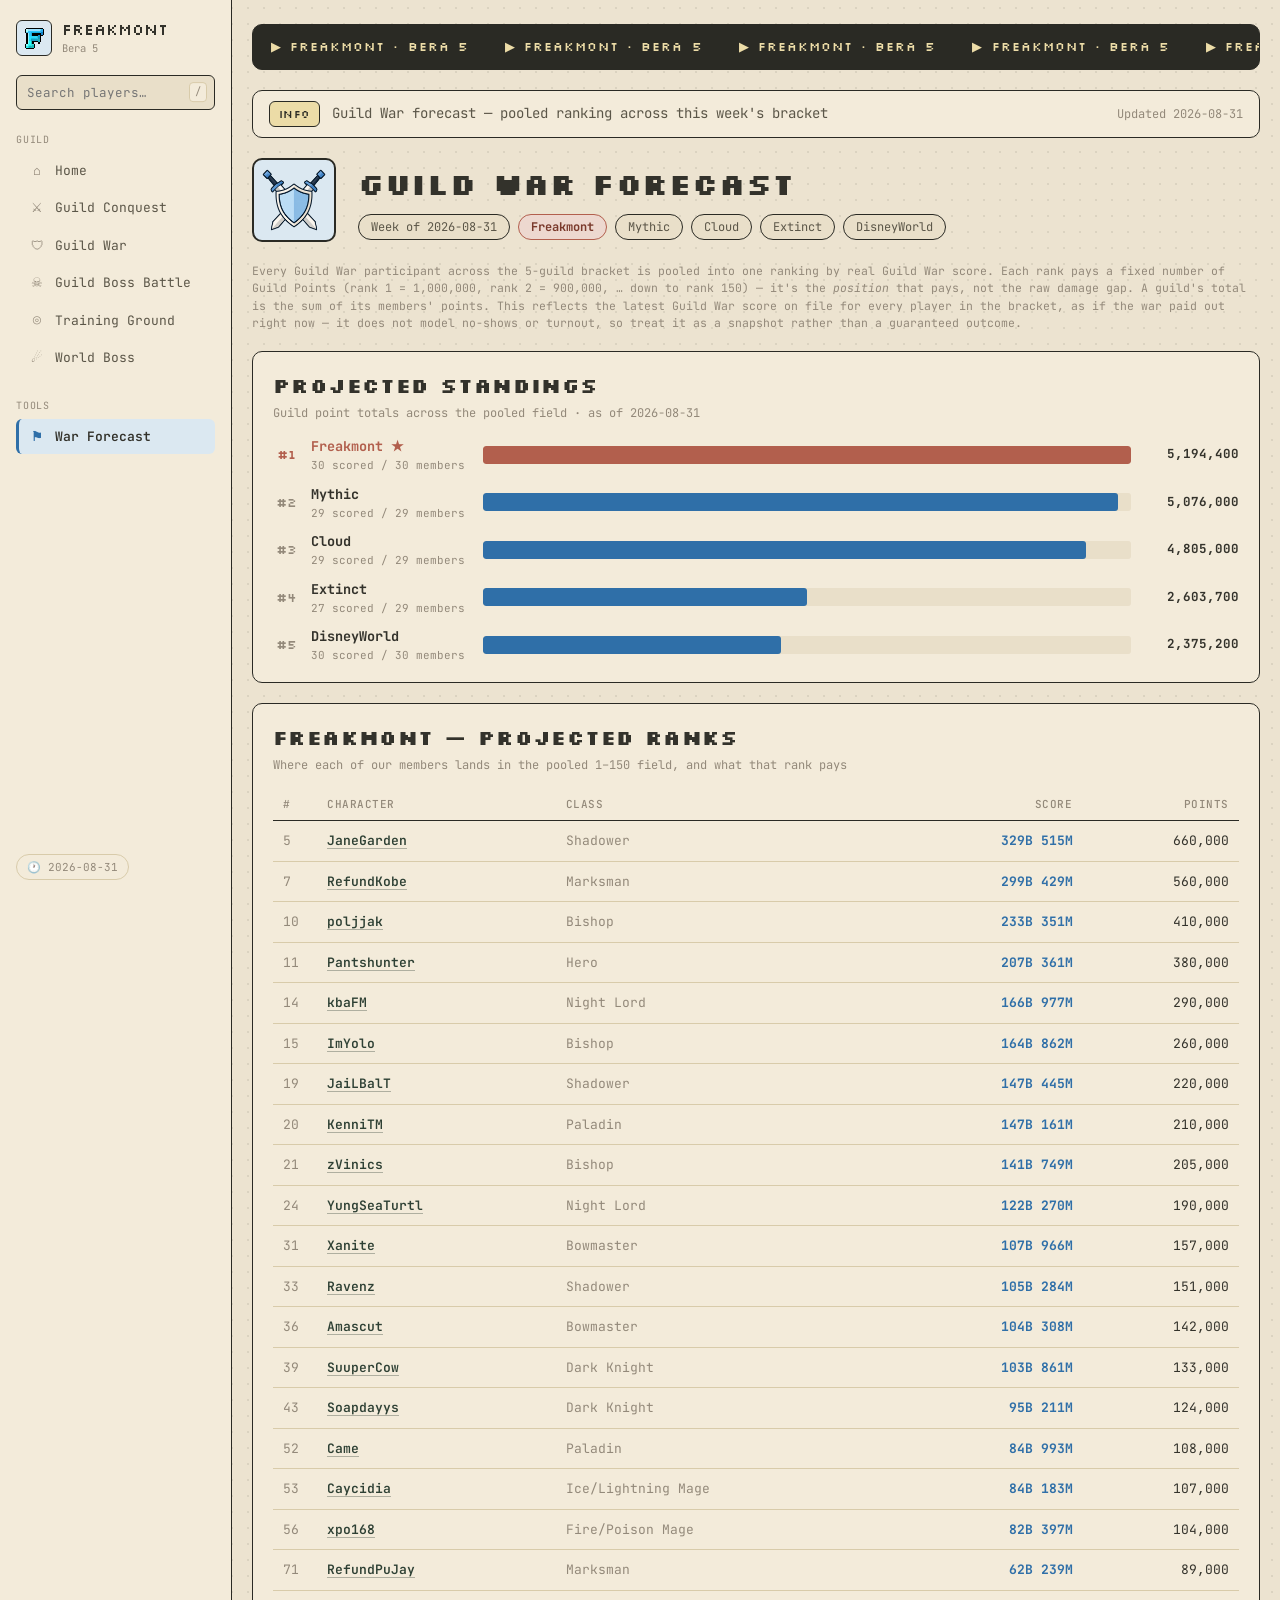
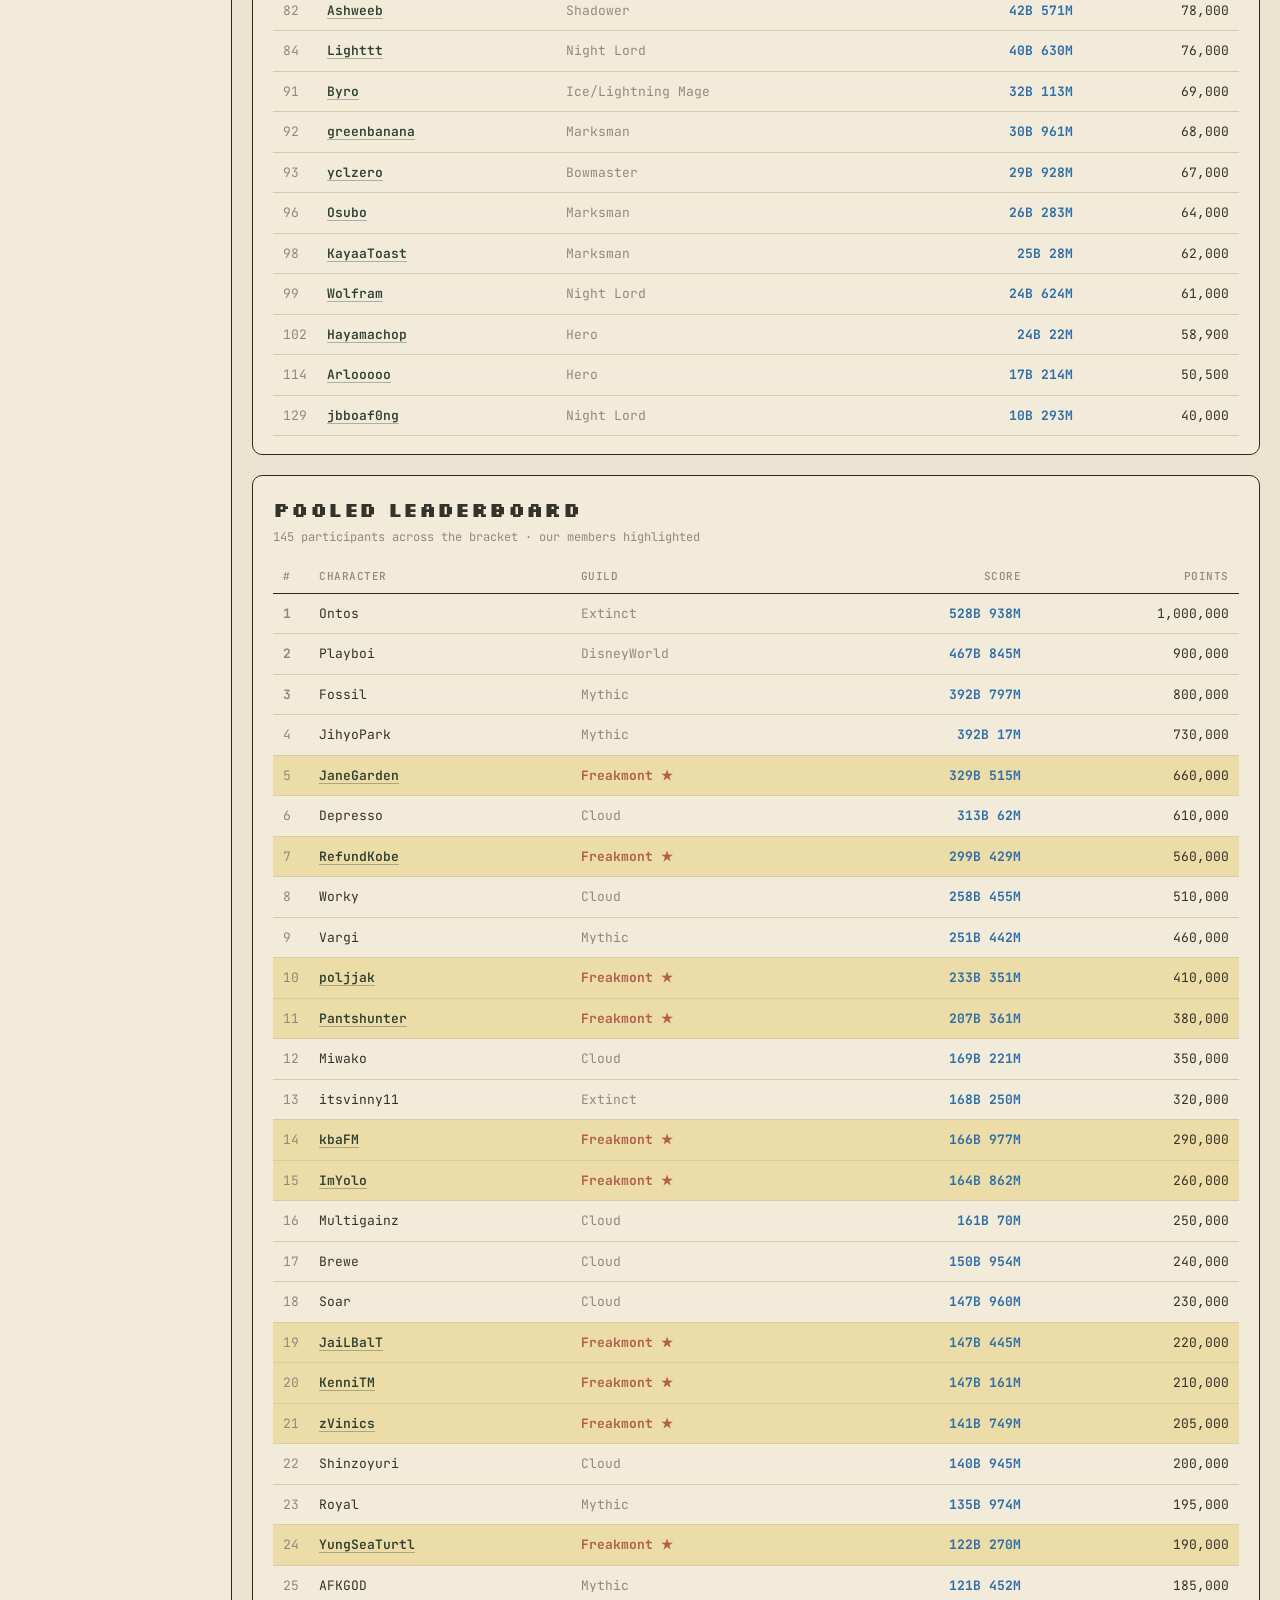
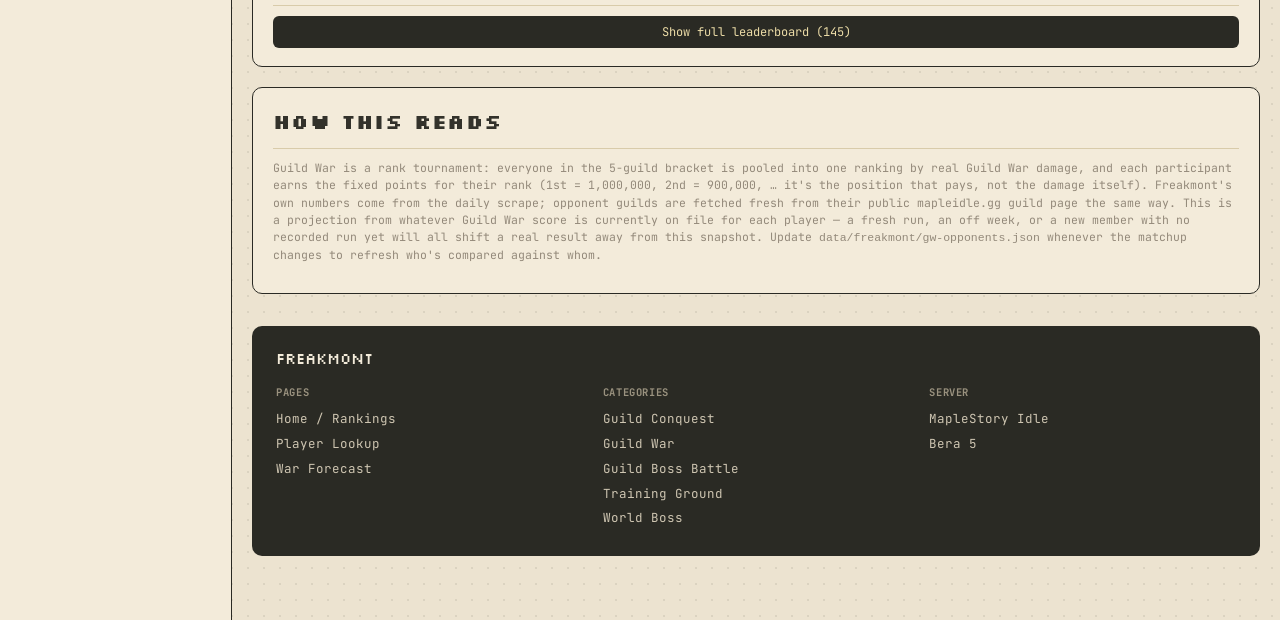
==== gw-forecast.html @ d79dc6c0 "Added Guild War forecaste" ====
<!doctype html>
<html lang="en">
<head>
<meta charset="utf-8" />
<meta name="viewport" content="width=device-width, initial-scale=1" />
<title>Guild War Forecast — Freakmont</title>
<link rel="stylesheet" href="styles.css?v=20260827" />
</head>
<body>
<div class="layout">

  <button class="nav-toggle" id="nav-toggle" aria-label="Toggle navigation">
    <span class="bars"><span></span><span></span><span></span></span>
    Menu
  </button>

  <aside class="sidebar" id="sidebar">
   <div class="sidebar-inner">
    <div class="sidebar-brand">
      <div class="crest-mini" id="crest-mini">
        <img src="assets/guild-logo.png" alt="" id="crest-mini-img"
             onload="document.getElementById('crest-mini').classList.add('has-logo')"
             onerror="this.remove()" />
        <span class="crest-fallback">F</span>
      </div>
      <div>
        <div class="name">FREAKMONT</div>
        <div class="tag">Bera 5</div>
      </div>
    </div>

    <div class="sidebar-search">
      <input type="text" id="sidebar-search" list="player-datalist" placeholder="Search players…" autocomplete="off" />
      <datalist id="player-datalist"></datalist>
      <kbd>/</kbd>
    </div>

    <div>
      <div class="nav-label">Guild</div>
      <nav class="nav-list">
        <a class="nav-item" href="index.html" data-tab-link="members"><span class="ico">⌂</span> Home</a>
        <a class="nav-item" href="index.html#conquest" data-jump="conquest" data-tab-link="conquest"><span class="ico">⚔</span> Guild Conquest</a>
        <a class="nav-item" href="index.html#guildwar" data-jump="guildwar" data-tab-link="guildwar"><span class="ico">🛡</span> Guild War</a>
        <a class="nav-item" href="index.html#bossbattle" data-jump="bossbattle" data-tab-link="bossbattle"><span class="ico">☠</span> Guild Boss Battle</a>
        <a class="nav-item" href="index.html#training" data-jump="training" data-tab-link="training"><span class="ico">◎</span> Training Ground</a>
        <a class="nav-item" href="index.html#worldboss" data-jump="worldboss" data-tab-link="worldboss"><span class="ico">☄︎</span> World Boss</a>
      </nav>
    </div>

    <div>
      <div class="nav-label">Tools</div>
      <nav class="nav-list">
        <a class="nav-item active" href="gw-forecast.html" data-tab-link="gwforecast"><span class="ico">⚑</span> War Forecast</a>
      </nav>
    </div>

    <div class="sidebar-spacer"></div>

    <div class="sidebar-foot" id="sidebar-updated">🕐 —</div>
   </div>
  </aside>

  <div class="sidebar-overlay" id="sidebar-overlay"></div>

  <div class="main">
  <div class="wrap">

  <div class="ticker" aria-hidden="true">
    <div class="ticker-track">
      <span>▶ FREAKMONT · BERA 5</span>
      <span>▶ FREAKMONT · BERA 5</span>
      <span>▶ FREAKMONT · BERA 5</span>
      <span>▶ FREAKMONT · BERA 5</span>
      <span>▶ FREAKMONT · BERA 5</span>
      <span>▶ FREAKMONT · BERA 5</span>
      <span>▶ FREAKMONT · BERA 5</span>
      <span>▶ FREAKMONT · BERA 5</span>
      <!-- duplicated for a seamless loop -->
      <span>▶ FREAKMONT · BERA 5</span>
      <span>▶ FREAKMONT · BERA 5</span>
      <span>▶ FREAKMONT · BERA 5</span>
      <span>▶ FREAKMONT · BERA 5</span>
      <span>▶ FREAKMONT · BERA 5</span>
      <span>▶ FREAKMONT · BERA 5</span>
      <span>▶ FREAKMONT · BERA 5</span>
      <span>▶ FREAKMONT · BERA 5</span>
    </div>
  </div>

  <div class="card statusbar">
    <span class="badge" id="source-badge">LOADING</span>
    <span class="label">Guild War forecast — pooled ranking across this week's bracket</span>
    <span class="date" id="updated-date">—</span>
  </div>

  <div class="guild-header">
    <div class="guild-crest gw-crest" id="gw-crest">
      <img src="assets/gw-icon.png" alt="" id="gw-crest-img"
           onload="document.getElementById('gw-crest').classList.add('has-logo')"
           onerror="this.remove()" />
      <span class="crest-fallback">⚑</span>
    </div>
    <div class="guild-title">
      <h1>Guild War Forecast</h1>
      <div class="pills" id="matchup-pills"><span class="pill">Loading matchup…</span></div>
    </div>
  </div>

  <p class="note gw-intro">
    Every Guild War participant across the 5-guild bracket is pooled into one ranking by real Guild War
    score. Each rank pays a fixed number of Guild Points (rank 1 = 1,000,000, rank 2 = 900,000, …
    down to rank 150) — it's the <em>position</em> that pays, not the raw damage gap. A guild's total is
    the sum of its members' points. This reflects the latest Guild War score on file for every player in
    the bracket, as if the war paid out right now — it does not model no-shows or turnout, so treat it as
    a snapshot rather than a guaranteed outcome.
  </p>

  <div class="card">
    <h2 class="section-title">Projected Standings</h2>
    <p class="section-sub">Guild point totals across the pooled field · <span id="standings-updated">—</span></p>
    <div class="gw-standings-list" id="gw-standings-list"><div class="empty-state">Loading…</div></div>
  </div>

  <div class="card">
    <h2 class="section-title">Freakmont — Projected Ranks</h2>
    <p class="section-sub">Where each of our members lands in the pooled 1–150 field, and what that rank pays</p>
    <div class="table-scroll"><table class="roster">
      <thead>
        <tr><th>#</th><th>Character</th><th>Class</th><th class="num">Score</th><th class="num">Points</th></tr>
      </thead>
      <tbody id="tbody-our-members"><tr><td colspan="5" class="empty-state">Loading…</td></tr></tbody>
    </table></div>
  </div>

  <div class="card">
    <h2 class="section-title">Pooled Leaderboard</h2>
    <p class="section-sub"><span id="leaderboard-count">—</span> participants across the bracket · our members highlighted</p>
    <div class="table-scroll"><table class="roster">
      <thead>
        <tr><th>#</th><th>Character</th><th>Guild</th><th class="num">Score</th><th class="num">Points</th></tr>
      </thead>
      <tbody id="tbody-leaderboard"><tr><td colspan="5" class="empty-state">Loading…</td></tr></tbody>
    </table></div>
    <button class="show-more-btn" id="leaderboard-show-more" style="display:none;">Show full leaderboard</button>
  </div>

  <div class="card">
    <h2 class="section-title">How this reads</h2>
    <p class="punch-note" id="methodology-note">
      Guild War is a rank tournament: everyone in the 5-guild bracket is pooled into one ranking by real
      Guild War damage, and each participant earns the fixed points for their rank (1st = 1,000,000,
      2nd = 900,000, … it's the position that pays, not the damage itself). Freakmont's own numbers come
      from the daily scrape; opponent guilds are fetched fresh from their public mapleidle.gg guild page
      the same way. This is a projection from whatever Guild War score is currently on file for each
      player — a fresh run, an off week, or a new member with no recorded run yet will all shift a
      real result away from this snapshot. Update <code>data/freakmont/gw-opponents.json</code> whenever
      the matchup changes to refresh who's compared against whom.
    </p>
  </div>

  <div class="site-footer">
    <div class="foot-title">FREAKMONT</div>
    <div class="foot-cols">
      <div>
        <h4>Pages</h4>
        <a href="index.html">Home / Rankings</a>
        <a href="player.html">Player Lookup</a>
        <a href="gw-forecast.html">War Forecast</a>
      </div>
      <div>
        <h4>Categories</h4>
        <a href="index.html#conquest">Guild Conquest</a>
        <a href="index.html#guildwar">Guild War</a>
        <a href="index.html#bossbattle">Guild Boss Battle</a>
        <a href="index.html#training">Training Ground</a>
        <a href="index.html#worldboss">World Boss</a>
      </div>
      <div>
        <h4>Server</h4>
        <span style="display:block; margin-bottom:6px;">MapleStory Idle</span>
        <span style="display:block;">Bera 5</span>
      </div>
    </div>
  </div>

  </div>
  </div>

</div>

<script src="app.js?v=20260827"></script>
<script src="gw-forecast.js?v=20260827"></script>
</body>
</html>
---- styles.css ----
/* ============================================================
   Freakmont — shared visual foundation
   Matches gocelest.com's parchment/terminal system:
   cream card-grid layout, monospace body, pixel display face.
   Freakmont's own accent is blue (from the guild's in-game
   crest) rather than Celest's terracotta — same method,
   different guild's colors.
   ============================================================ */

@import url('https://fonts.googleapis.com/css2?family=Silkscreen:wght@400;700&family=JetBrains+Mono:ital,wght@0,400;0,500;0,600;0,700;1,400&display=swap');

:root {
  /* -- palette -- */
  --bg: #ece3d0;
  --card: #f3ebda;
  --card-alt: #e9dfc9;
  --ink: #33322b;
  --ink-dim: #5b5648;
  --muted: #93897a;
  --border: #2a2a24;
  --border-soft: #d8cbaa;
  --link: #2e4034;

  --blue: #2f6fa8;
  --blue-soft: #dbe8f1;
  --gold: #c99a3f;
  --gold-soft: #ecdca7;
  --green: #5f7d4f;
  --green-soft: #dbe3cc;
  --rose: #b25f4d;
  --rose-soft: #edd8cf;

  --radius: 10px;
  --radius-sm: 6px;
  --gap: 20px;

  --font-display: 'Silkscreen', monospace;
  --font-body: 'JetBrains Mono', ui-monospace, SFMono-Regular, Menlo, monospace;
}

* { box-sizing: border-box; }

html { scroll-behavior: smooth; }

body {
  margin: 0;
  background-color: var(--bg);
  background-image:
    radial-gradient(circle, rgba(42,42,36,0.09) 1px, transparent 1px);
  background-size: 16px 16px;
  color: var(--ink);
  font-family: var(--font-body);
  font-size: 14px;
  line-height: 1.5;
  -webkit-font-smoothing: antialiased;
}

a { color: var(--link); text-decoration: underline; text-decoration-color: rgba(46,64,52,0.35); text-underline-offset: 3px; }
a:hover { text-decoration-color: var(--link); }

.wrap {
  max-width: 1180px;
  margin: 0 auto;
  padding: 24px 20px 64px;
}

/* -- top ticker bar -- */
.ticker {
  background: var(--border);
  color: var(--gold-soft);
  font-family: var(--font-display);
  font-size: 13px;
  letter-spacing: 0.08em;
  padding: 12px 0;
  border-radius: var(--radius);
  white-space: nowrap;
  overflow: hidden;
  margin-bottom: var(--gap);
  border: 1.5px solid var(--border);
}
.ticker-track {
  display: inline-flex;
  width: max-content;
  animation: ticker-scroll 22s linear infinite;
}
.ticker-track span { padding: 0 18px; }
.ticker:hover .ticker-track { animation-play-state: paused; }

@keyframes ticker-scroll {
  from { transform: translateX(0); }
  to { transform: translateX(-50%); }
}

@media (prefers-reduced-motion: reduce) {
  .ticker-track { animation: none; }
}

/* -- generic card -- */
.card {
  background: var(--card);
  border: 1.5px solid var(--border);
  border-radius: var(--radius);
  padding: 18px 20px;
}

.card + .card { margin-top: var(--gap); }

/* -- latest-style status strip -- */
.statusbar {
  display: flex;
  align-items: center;
  gap: 12px;
  padding: 10px 16px;
  margin-bottom: var(--gap);
}
.badge {
  display: inline-flex;
  align-items: center;
  font-family: var(--font-display);
  font-size: 11px;
  letter-spacing: 0.04em;
  padding: 4px 9px;
  border-radius: var(--radius-sm);
  border: 1.5px solid var(--border);
  background: var(--gold-soft);
  color: var(--border);
}
.statusbar .label { color: var(--ink-dim); flex: 1; }
.statusbar .date { color: var(--muted); font-size: 12px; }

/* -- header block -- */
.guild-header {
  display: flex;
  gap: 22px;
  align-items: center;
  margin-bottom: var(--gap);
}
.guild-crest {
  position: relative;
  width: 84px;
  height: 84px;
  border-radius: var(--radius);
  border: 2px solid var(--border);
  background: linear-gradient(155deg, var(--blue) 0%, #1e4d76 100%);
  display: flex;
  align-items: center;
  justify-content: center;
  color: #fff;
  font-family: var(--font-display);
  font-size: 40px;
  flex-shrink: 0;
  overflow: hidden;
}
.guild-crest.has-logo {
  background: var(--blue-soft);
}
.guild-crest img {
  position: relative;
  width: 68%;
  height: 68%;
  object-fit: contain;
  image-rendering: pixelated;
}
.guild-crest .crest-fallback {
  position: relative;
  z-index: 0;
}
.guild-crest.has-logo .crest-fallback {
  display: none;
}
.guild-title h1 {
  font-family: var(--font-display);
  font-size: 30px;
  margin: 0 0 8px;
  letter-spacing: 0.02em;
}
.guild-title .pills { display: flex; align-items: center; gap: 8px; flex-wrap: wrap; }
.pill {
  border: 1.5px solid var(--border);
  border-radius: 999px;
  padding: 3px 12px;
  font-size: 12px;
  color: var(--ink-dim);
  background: var(--card-alt);
}

/* -- stat card grid -- */
.stat-grid {
  display: grid;
  grid-template-columns: repeat(4, 1fr);
  gap: var(--gap);
  margin-bottom: var(--gap);
}
.stat-card {
  background: var(--card);
  border: 1.5px solid var(--border);
  border-radius: var(--radius);
  padding: 16px 18px;
}
.stat-card .label {
  font-size: 11px;
  letter-spacing: 0.06em;
  text-transform: uppercase;
  color: var(--muted);
  margin-bottom: 8px;
}
.stat-card .value {
  font-size: 26px;
  font-weight: 700;
  color: var(--ink);
}
.stat-card .sub {
  margin-top: 6px;
  font-size: 12px;
  color: var(--muted);
}
.stat-card.accent-blue { background: var(--blue-soft); }
.stat-card.accent-green { background: var(--green-soft); }

/* -- section title -- */
.section-title {
  font-family: var(--font-display);
  font-size: 20px;
  margin: 0 0 4px;
  letter-spacing: 0.02em;
}
.section-sub {
  color: var(--muted);
  font-size: 12px;
  margin: 0 0 14px;
}

/* -- histogram / power road -- */
.hist {
  margin: 10px 0 4px;
}
.hist-summary {
  display: grid;
  grid-template-columns: repeat(4, 1fr);
  gap: 12px;
  margin-bottom: 22px;
}
.hist-summary div { text-align: center; }
.hist-summary .num { font-size: 19px; font-weight: 700; }
.hist-summary .lbl { font-size: 10.5px; color: var(--muted); text-transform: uppercase; letter-spacing: 0.05em; margin-top: 3px; }
.hist-summary .sub2 { font-size: 10.5px; color: var(--muted); }

/* -- CP distribution: log-spaced block-column histogram. Floor/median/
 * ceiling labels are absolutely positioned by log-scale percentage
 * (independent of bucket count) so they stay put and never overlap. -- */
.hist-plot {
  display: flex;
  align-items: flex-end;
  justify-content: space-between;
  height: 150px;
  border-bottom: 1.5px solid var(--border);
  padding: 0 10px;
  margin-bottom: 6px;
}
.hist-col { display: flex; flex-direction: column-reverse; gap: 3px; align-items: center; width: 26px; }
.hist-px { width: 12px; height: 12px; background: var(--blue); border-radius: 2px; }
.hist-labels { position: relative; height: 16px; padding: 0 10px; font-size: 11px; color: var(--muted); }
.hist-labels span { position: absolute; transform: translateX(-50%); white-space: nowrap; }
.hist-labels span:first-child { transform: translateX(0); }
.hist-labels span:last-child { transform: translateX(-100%); }
.hist-labels .med { color: var(--rose); font-weight: 700; }

/* -- tabs -- */
.tabs {
  display: flex;
  gap: 8px;
  flex-wrap: wrap;
  margin: 18px 0 14px;
}
.tab-btn {
  font-family: var(--font-body);
  font-size: 12.5px;
  border: 1.5px solid var(--border);
  background: var(--card-alt);
  color: var(--ink-dim);
  padding: 7px 14px;
  border-radius: 999px;
  cursor: pointer;
}
.tab-btn:hover { background: var(--border-soft); }
.tab-btn.active { background: var(--blue); color: #fff; border-color: var(--blue); }

.tab-panel { display: none; }
.tab-panel.active { display: block; }

/* -- table -- */
.table-scroll {
  overflow-x: auto;
  -webkit-overflow-scrolling: touch;
}

table.roster {
  width: 100%;
  min-width: 560px;
  border-collapse: collapse;
  font-size: 13px;
}
table.roster th {
  text-align: left;
  font-size: 11px;
  letter-spacing: 0.05em;
  text-transform: uppercase;
  color: var(--muted);
  font-weight: 500;
  padding: 8px 10px;
  border-bottom: 1.5px solid var(--border);
}
table.roster th.num, table.roster td.num { text-align: right; }
table.roster td {
  padding: 10px;
  border-bottom: 1px solid var(--border-soft);
  vertical-align: middle;
}
table.roster tr:hover td { background: var(--card-alt); }
table.roster td.rank { color: var(--muted); width: 34px; }
table.roster td.name a { font-weight: 600; }
table.roster td.class { color: var(--muted); }
table.roster td.cp { font-weight: 700; color: var(--blue); }

.medal-1 { color: var(--gold); font-weight: 700; }
.medal-2 { color: #8a8a86; font-weight: 700; }
.medal-3 { color: var(--rose); font-weight: 700; }

/* -- back link -- */
.back-link {
  display: inline-flex;
  align-items: center;
  gap: 6px;
  font-size: 12.5px;
  margin-bottom: var(--gap);
  color: var(--ink-dim);
  text-decoration: none;
}
.back-link:hover { color: var(--link); }

/* -- player header -- */
.player-header {
  display: flex;
  align-items: center;
  justify-content: space-between;
  gap: 16px;
  flex-wrap: wrap;
  margin-bottom: var(--gap);
}
.player-title h1 {
  font-family: var(--font-display);
  font-size: 30px;
  margin: 0 0 8px;
  letter-spacing: 0.02em;
}
.player-title .pills { display: flex; align-items: center; gap: 8px; flex-wrap: wrap; }
.player-cp {
  text-align: right;
}
.player-cp .cp-label {
  font-size: 11px;
  letter-spacing: 0.06em;
  text-transform: uppercase;
  color: var(--muted);
  margin-bottom: 4px;
}
.player-cp .cp-value {
  font-family: var(--font-display);
  font-size: 32px;
  color: var(--blue);
}

/* -- rank card row -- */
.rank-grid {
  display: grid;
  grid-template-columns: repeat(auto-fit, minmax(150px, 1fr));
  gap: 14px;
}
.rank-card {
  background: var(--card-alt);
  border: 1.5px solid var(--border);
  border-radius: var(--radius-sm);
  padding: 12px 14px;
  text-align: center;
}
.rank-card .label {
  font-size: 10.5px;
  letter-spacing: 0.05em;
  text-transform: uppercase;
  color: var(--muted);
  margin-bottom: 6px;
}
.rank-card .rank {
  font-size: 22px;
  font-weight: 700;
  color: var(--ink);
}
.rank-card .of {
  font-size: 11px;
  color: var(--muted);
  margin-top: 2px;
}

/* -- chart card -- */
.chart-wrap {
  position: relative;
  height: 220px;
  margin-top: 10px;
}
.level-log {
  margin-top: 12px;
  font-size: 11.5px;
  color: var(--muted);
}
.level-log span { color: var(--ink-dim); font-weight: 600; }

/* -- history section: 2-up grid of small chart cards, mirroring the
 * CP/Global Rank/Level/Fame layout on mapleidle.gg's character page -- */
.history-grid {
  display: grid;
  grid-template-columns: repeat(auto-fit, minmax(300px, 1fr));
  gap: 16px;
  margin-top: 10px;
}
.history-chart-card {
  background: var(--card-alt);
  border: 1.5px solid var(--border);
  border-radius: var(--radius-sm);
  padding: 14px 16px;
}
.history-chart-card .head {
  display: flex;
  align-items: baseline;
  justify-content: space-between;
}
.history-chart-card .title {
  font-size: 11px;
  letter-spacing: 0.05em;
  text-transform: uppercase;
  color: var(--muted);
  font-weight: 700;
}
.history-chart-card .delta { font-size: 11.5px; font-weight: 700; }
.history-chart-card .delta.pos { color: var(--green); }
.history-chart-card .delta.neg { color: var(--rose); }
.history-chart-card .chart-wrap { height: 170px; margin-top: 6px; }
.pill-fame { color: var(--rose); border-color: var(--rose); }

/* -- category panel -- */
.category-summary {
  display: flex;
  align-items: baseline;
  gap: 22px;
  flex-wrap: wrap;
  margin-bottom: 6px;
}
.category-summary .score {
  font-family: var(--font-display);
  font-size: 26px;
  color: var(--blue);
}
.category-summary .updated {
  font-size: 11.5px;
  color: var(--muted);
}
.comparison-row {
  display: flex;
  gap: 10px;
  flex-wrap: wrap;
  margin: 10px 0 4px;
}
.comparison-chip {
  border: 1.5px solid var(--border);
  border-radius: 999px;
  padding: 4px 12px;
  font-size: 12px;
  background: var(--card-alt);
}
.comparison-chip.pos { color: var(--green); border-color: var(--green); background: var(--green-soft); }
.comparison-chip.neg { color: var(--rose); border-color: var(--rose); background: var(--rose-soft); }

/* -- CP bar list ("all members by CP") -- */
.cp-bar-list { display: flex; flex-direction: column; gap: 4px; margin-top: 6px; }
.cp-bar-row {
  display: grid;
  grid-template-columns: 130px 1fr 100px;
  align-items: center;
  gap: 12px;
  padding: 3px 0;
}
.cp-bar-row .who a { font-size: 12.5px; font-weight: 600; }
.cp-bar-track { background: var(--card-alt); border-radius: 3px; height: 16px; overflow: hidden; }
.cp-bar-fill { background: var(--blue); height: 100%; border-radius: 3px; min-width: 3px; }
.cp-bar-row .amt { text-align: right; font-size: 12.5px; font-weight: 600; color: var(--blue); }

/* -- punch score card -- */
.punch-row {
  display: flex;
  align-items: center;
  gap: 14px;
  padding: 10px 4px;
  border-bottom: 1px solid var(--border-soft);
}
.punch-row .idx { width: 20px; color: var(--muted); font-size: 12.5px; }
.punch-row .who { flex: 1; min-width: 0; }
.punch-row .who a { font-weight: 600; }
.punch-row .who .cls { display: block; font-size: 11px; color: var(--muted); }
.punch-row .val { font-weight: 700; font-size: 14px; }
.punch-row .val.pos { color: var(--green); }
.punch-row .val.neg { color: var(--rose); }
.punch-note {
  font-size: 11.5px;
  color: var(--muted);
  margin-top: 12px;
  padding-top: 10px;
  border-top: 1px solid var(--border-soft);
  line-height: 1.5;
}
.chart-source-note {
  font-size: 11px;
  color: var(--muted);
  margin-top: 8px;
  line-height: 1.4;
}
.show-more-btn {
  display: block;
  width: 100%;
  margin-top: 10px;
  padding: 8px;
  font-family: var(--font-body);
  font-size: 12px;
  background: var(--border);
  color: var(--gold-soft);
  border: none;
  border-radius: var(--radius-sm);
  cursor: pointer;
}
.show-more-btn:hover { opacity: 0.9; }
.punch-row.hidden-row { display: none; }

/* -- guild rank badges -- */
.rank-badge {
  display: inline-flex;
  align-items: center;
  justify-content: center;
  line-height: 1;
  font-size: 10.5px;
  font-weight: 700;
  letter-spacing: 0.02em;
  padding: 2px 8px;
  border-radius: 999px;
  border: 1.5px solid;
  white-space: nowrap;
}
.rank-master { background: var(--rose-soft); border-color: var(--rose); color: #7a3a2c; }
.rank-vice-master { background: var(--gold-soft); border-color: var(--gold); color: #7a5a1a; }
.rank-elite-freak { background: var(--blue-soft); border-color: var(--blue); color: #1e4d76; }
.rank-guild-freak { background: var(--green-soft); border-color: var(--green); color: #3d5233; }
.rank-day1-fweaks { background: var(--card-alt); border-color: var(--border-soft); color: var(--ink-dim); }

/* -- rank distribution card -- */
.rank-dist-list { display: flex; flex-direction: column; gap: 8px; margin-top: 6px; }
.rank-dist-row {
  display: flex;
  align-items: center;
  gap: 12px;
}
.rank-dist-row .rank-badge { width: 130px; text-align: center; flex-shrink: 0; }
.rank-dist-track { flex: 1; background: var(--card-alt); border-radius: 3px; height: 14px; overflow: hidden; }
.rank-dist-fill { height: 100%; border-radius: 3px; min-width: 3px; }
.rank-dist-row .count { width: 28px; text-align: right; font-size: 12.5px; font-weight: 600; }

/* -- Guild War Forecast page -- */
.gw-crest { background: linear-gradient(155deg, var(--rose) 0%, #7a3a2c 100%); }
.gw-crest img { width: 82%; height: 82%; image-rendering: auto; }
.gw-intro { margin-bottom: var(--gap); line-height: 1.5; }
.pill-us { background: var(--rose-soft); border-color: var(--rose); color: #7a3a2c; font-weight: 700; }

.gw-standings-list { display: flex; flex-direction: column; gap: 10px; margin-top: 6px; }
.gw-standings-row { display: flex; align-items: center; gap: 12px; }
.gw-standings-row .rank {
  width: 26px;
  text-align: center;
  font-family: var(--font-display);
  font-size: 13px;
  color: var(--muted);
  flex-shrink: 0;
}
.gw-standings-row.is-us .rank { color: var(--rose); }
.gw-standings-row .who { width: 160px; flex-shrink: 0; min-width: 0; }
.gw-standings-row .who .name { font-size: 13.5px; font-weight: 700; }
.gw-standings-row.is-us .who .name { color: var(--rose); }
.gw-standings-row .who .sub { display: block; font-size: 11px; color: var(--muted); }
.gw-standings-track { flex: 1; background: var(--card-alt); border-radius: 3px; height: 18px; overflow: hidden; }
.gw-standings-fill { background: var(--blue); height: 100%; border-radius: 3px; min-width: 3px; }
.gw-standings-row.is-us .gw-standings-fill { background: var(--rose); }
.gw-standings-row .pts { width: 96px; text-align: right; font-size: 12.5px; font-weight: 700; flex-shrink: 0; }

table.roster tr.is-us td { background: var(--gold-soft); }
table.roster td.class.is-us-guild { color: var(--rose); font-weight: 700; }

/* -- footer -- */
.site-footer {
  background: var(--border);
  color: #cfc6b2;
  border-radius: var(--radius);
  padding: 22px 24px;
  margin-top: 32px;
  font-size: 12.5px;
}
.site-footer .foot-title {
  font-family: var(--font-display);
  font-size: 15px;
  color: #f3ebda;
  margin-bottom: 14px;
}
.foot-cols {
  display: grid;
  grid-template-columns: repeat(3, 1fr);
  gap: 20px;
}
.foot-cols h4 { font-size: 10.5px; text-transform: uppercase; letter-spacing: 0.06em; color: #9a927f; margin: 0 0 10px; }
.foot-cols a { color: #cfc6b2; text-decoration: none; display: block; margin-bottom: 6px; }
.foot-cols a:hover { color: #fff; }

.note {
  font-size: 11.5px;
  color: var(--muted);
  margin-top: 4px;
}

.empty-state {
  padding: 30px 10px;
  text-align: center;
  color: var(--muted);
  font-size: 13px;
}

/* -- layout: sidebar + main -- */
.layout {
  display: flex;
  min-height: 100vh;
}

.sidebar {
  width: 232px;
  flex-shrink: 0;
  align-self: stretch;
  background: var(--card);
  border-right: 1.5px solid var(--border);
}

.sidebar-inner {
  position: sticky;
  top: 0;
  min-height: 100vh;
  padding: 20px 16px;
  display: flex;
  flex-direction: column;
  gap: 18px;
}

.sidebar-brand {
  display: flex;
  align-items: center;
  gap: 10px;
}
.sidebar-brand .crest-mini {
  width: 36px;
  height: 36px;
  border-radius: var(--radius-sm);
  border: 1.5px solid var(--border);
  background: linear-gradient(155deg, var(--blue) 0%, #1e4d76 100%);
  display: flex;
  align-items: center;
  justify-content: center;
  color: #fff;
  font-family: var(--font-display);
  font-size: 16px;
  flex-shrink: 0;
  overflow: hidden;
  position: relative;
}
.sidebar-brand .crest-mini.has-logo { background: var(--blue-soft); }
.sidebar-brand .crest-mini img { width: 70%; height: 70%; object-fit: contain; image-rendering: pixelated; }
.sidebar-brand .crest-mini.has-logo .crest-fallback { display: none; }
.sidebar-brand .name {
  font-family: var(--font-display);
  font-size: 16px;
  line-height: 1.2;
}
.sidebar-brand .tag {
  font-size: 10.5px;
  color: var(--muted);
  margin-top: 2px;
}

.sidebar-search {
  position: relative;
}
.sidebar-search input {
  width: 100%;
  font-family: var(--font-body);
  font-size: 12.5px;
  padding: 8px 32px 8px 10px;
  border: 1.5px solid var(--border);
  border-radius: var(--radius-sm);
  background: var(--card-alt);
  color: var(--ink);
}
.sidebar-search input:focus {
  outline: none;
  border-color: var(--blue);
  background: var(--bg);
}
.sidebar-search kbd {
  position: absolute;
  right: 8px;
  top: 50%;
  transform: translateY(-50%);
  font-family: var(--font-body);
  font-size: 10.5px;
  color: var(--muted);
  border: 1px solid var(--border-soft);
  border-radius: 4px;
  padding: 1px 5px;
  background: var(--card);
  pointer-events: none;
}

.nav-label {
  font-size: 10px;
  letter-spacing: 0.08em;
  text-transform: uppercase;
  color: var(--muted);
  margin: 4px 0 6px;
}
.nav-list { display: flex; flex-direction: column; gap: 2px; }
.nav-item {
  display: flex;
  align-items: center;
  gap: 10px;
  padding: 8px 10px;
  border-radius: var(--radius-sm);
  border-left: 3px solid transparent;
  color: var(--ink-dim);
  text-decoration: none;
  font-size: 13px;
}
.nav-item .ico { width: 16px; text-align: center; flex-shrink: 0; color: var(--muted); }
.nav-item:hover { background: var(--card-alt); }
.nav-item.active {
  background: var(--blue-soft);
  border-left-color: var(--blue);
  color: var(--ink);
  font-weight: 600;
}
.nav-item.active .ico { color: var(--blue); }

.sidebar-spacer { flex: 1; }

.sidebar-foot {
  display: inline-flex;
  align-items: center;
  gap: 6px;
  font-size: 11px;
  color: var(--muted);
  border: 1.5px solid var(--border-soft);
  border-radius: 999px;
  padding: 4px 10px;
  width: fit-content;
}

.main { flex: 1; min-width: 0; }
.main .wrap { padding-top: 24px; }

/* -- mobile nav toggle button (hidden on desktop) -- */
.nav-toggle {
  display: none;
  align-items: center;
  gap: 8px;
  position: fixed;
  top: 14px;
  left: 14px;
  z-index: 40;
  background: var(--border);
  color: var(--gold-soft);
  border: 1.5px solid var(--border);
  border-radius: var(--radius-sm);
  padding: 8px 12px;
  font-family: var(--font-body);
  font-size: 12.5px;
  cursor: pointer;
}
.nav-toggle .bars { display: flex; flex-direction: column; gap: 3px; }
.nav-toggle .bars span { width: 16px; height: 2px; background: var(--gold-soft); border-radius: 1px; }

.sidebar-overlay {
  display: none;
  position: fixed;
  inset: 0;
  background: rgba(20, 18, 14, 0.45);
  z-index: 45;
}

@media (max-width: 900px) {
  .nav-toggle { display: inline-flex; }

  .layout { display: block; }

  .sidebar {
    position: fixed;
    top: 0;
    left: 0;
    height: 100vh;
    width: 260px;
    max-width: 82vw;
    transform: translateX(-100%);
    transition: transform 0.25s ease;
    z-index: 50;
    box-shadow: 2px 0 18px rgba(0,0,0,0.25);
  }
  .sidebar.open { transform: translateX(0); }
  .sidebar.open ~ .sidebar-overlay { display: block; }
  .sidebar-inner { overflow-y: auto; max-height: 100vh; }

  .main { width: 100%; }
  .main .wrap { padding-top: 64px; }
}

@media (max-width: 860px) {
  .stat-grid { grid-template-columns: repeat(2, 1fr); }
  .foot-cols { grid-template-columns: repeat(2, 1fr); }
  .guild-header { flex-wrap: wrap; }
}
@media (max-width: 520px) {
  .stat-grid { grid-template-columns: 1fr; }
  .hist-summary { grid-template-columns: repeat(2, 1fr); }
  .foot-cols { grid-template-columns: 1fr; }
}
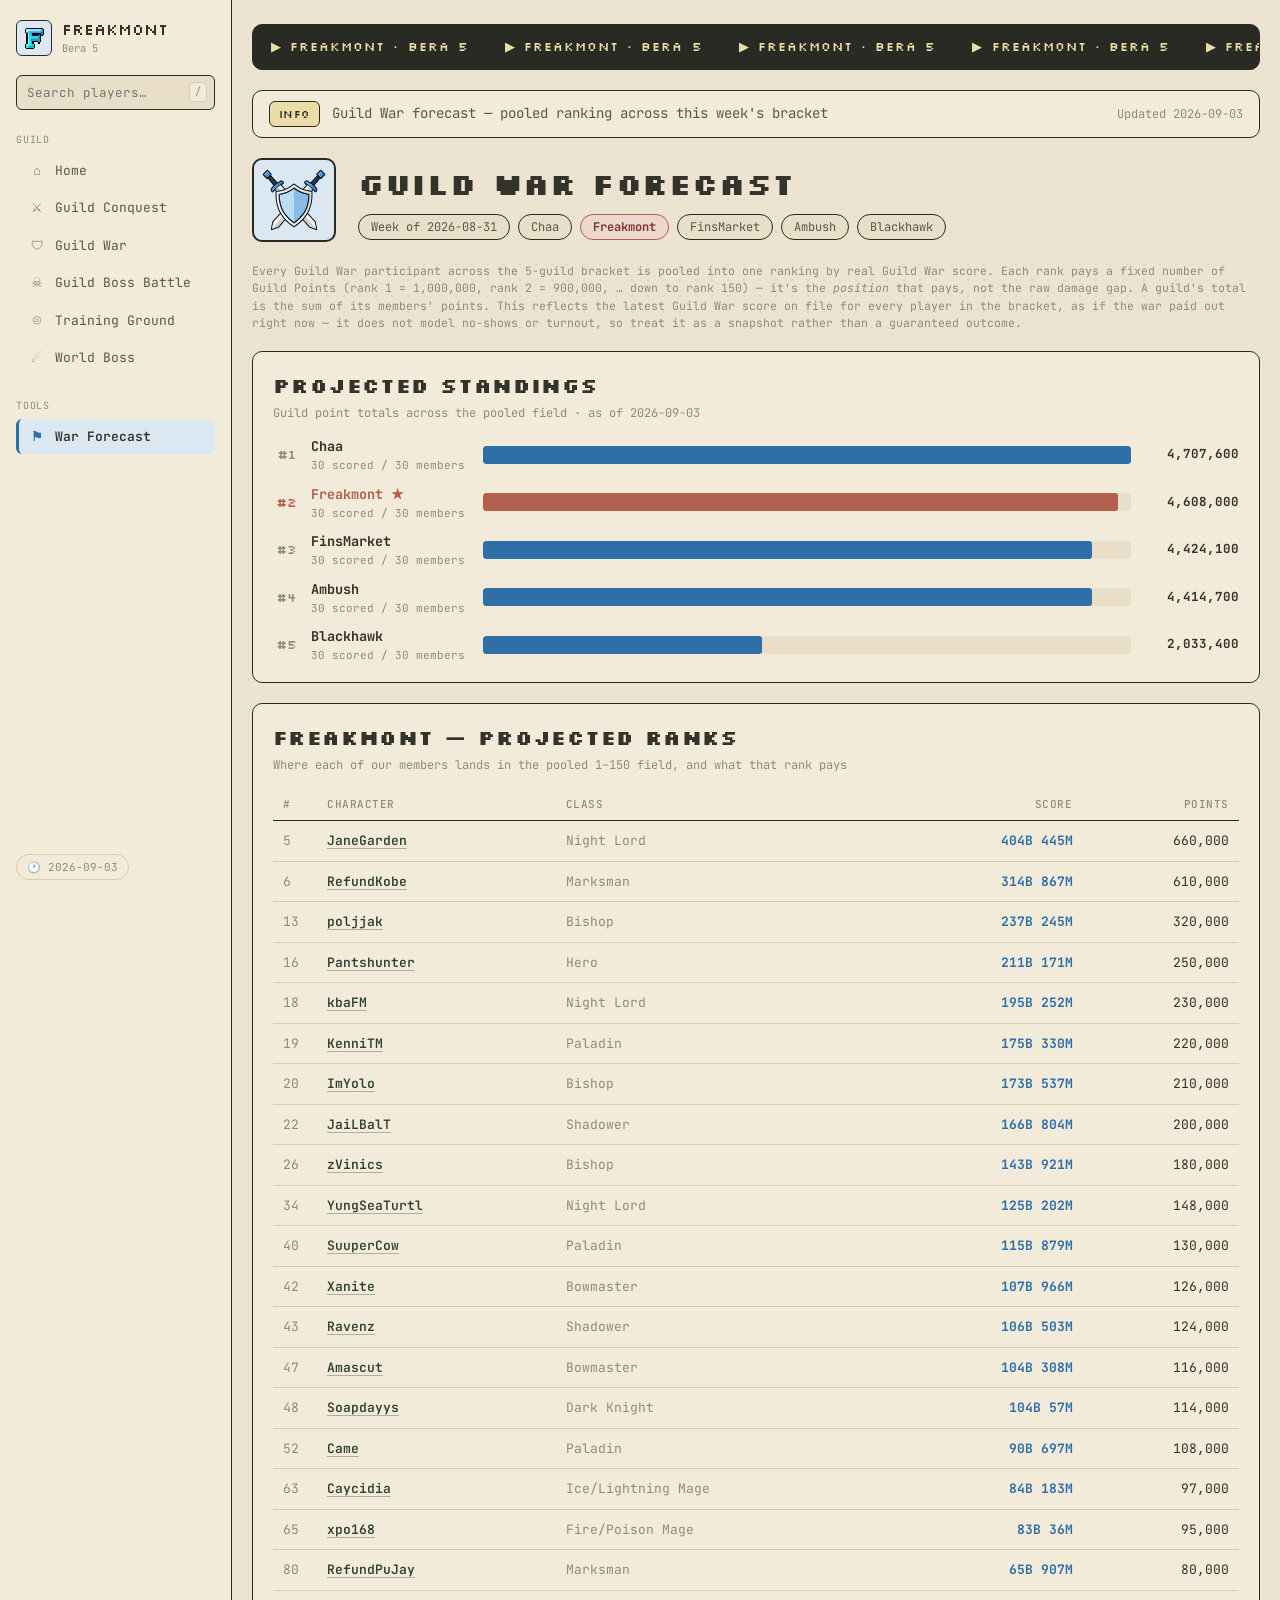
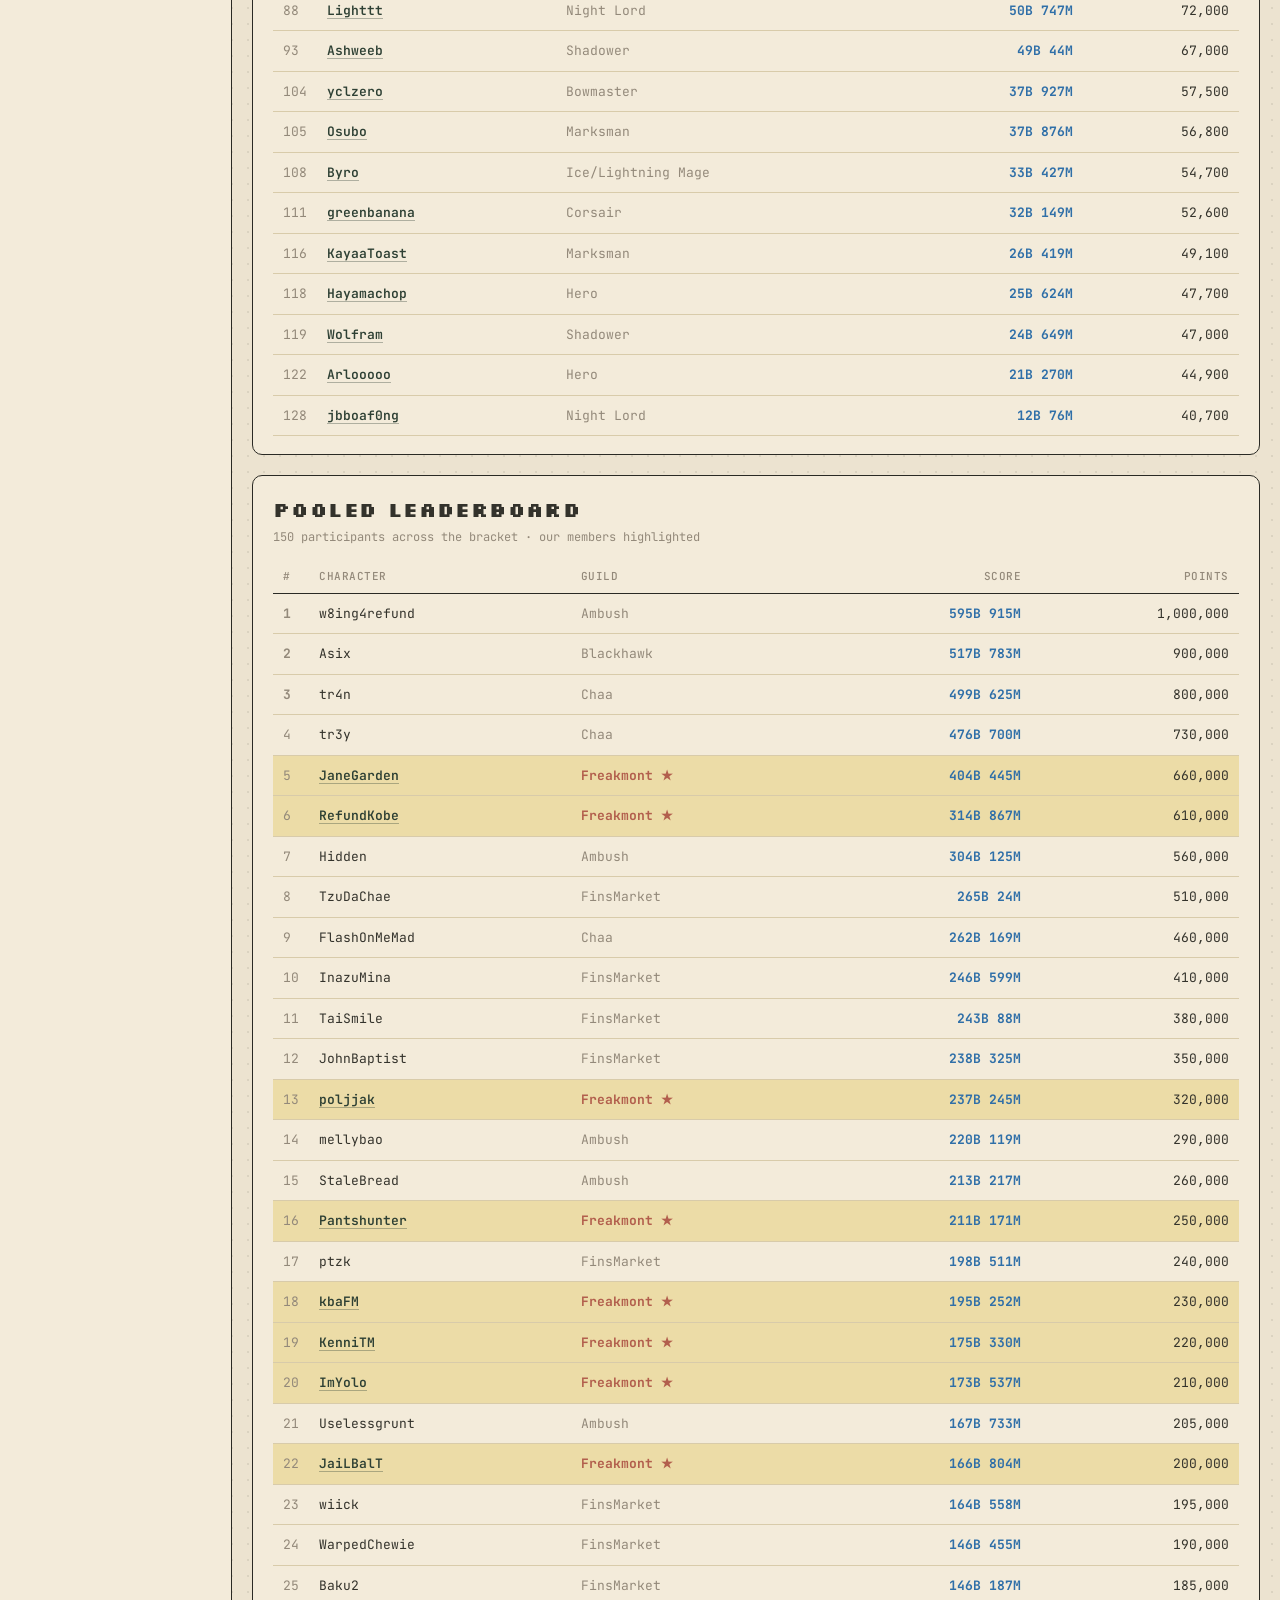
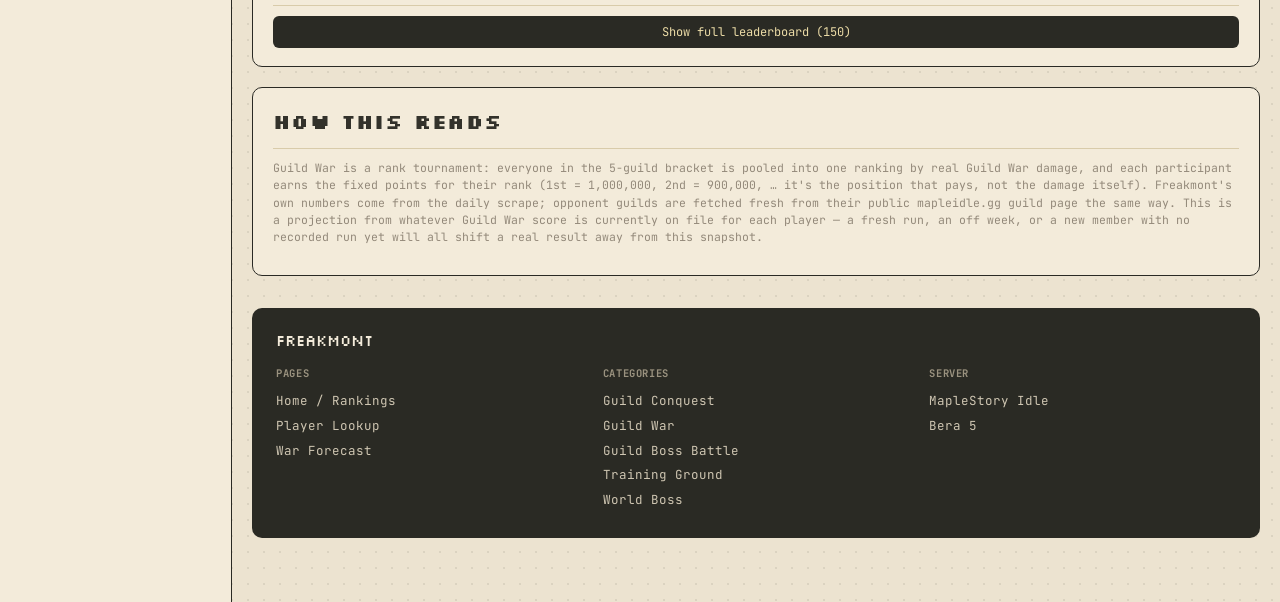
==== commit e53f0767: "Update forecast" ====
--- a/gw-forecast.html
+++ b/gw-forecast.html
@@ -153,8 +153,7 @@
       from the daily scrape; opponent guilds are fetched fresh from their public mapleidle.gg guild page
       the same way. This is a projection from whatever Guild War score is currently on file for each
       player — a fresh run, an off week, or a new member with no recorded run yet will all shift a
-      real result away from this snapshot. Update <code>data/freakmont/gw-opponents.json</code> whenever
-      the matchup changes to refresh who's compared against whom.
+      real result away from this snapshot.
     </p>
   </div>
 
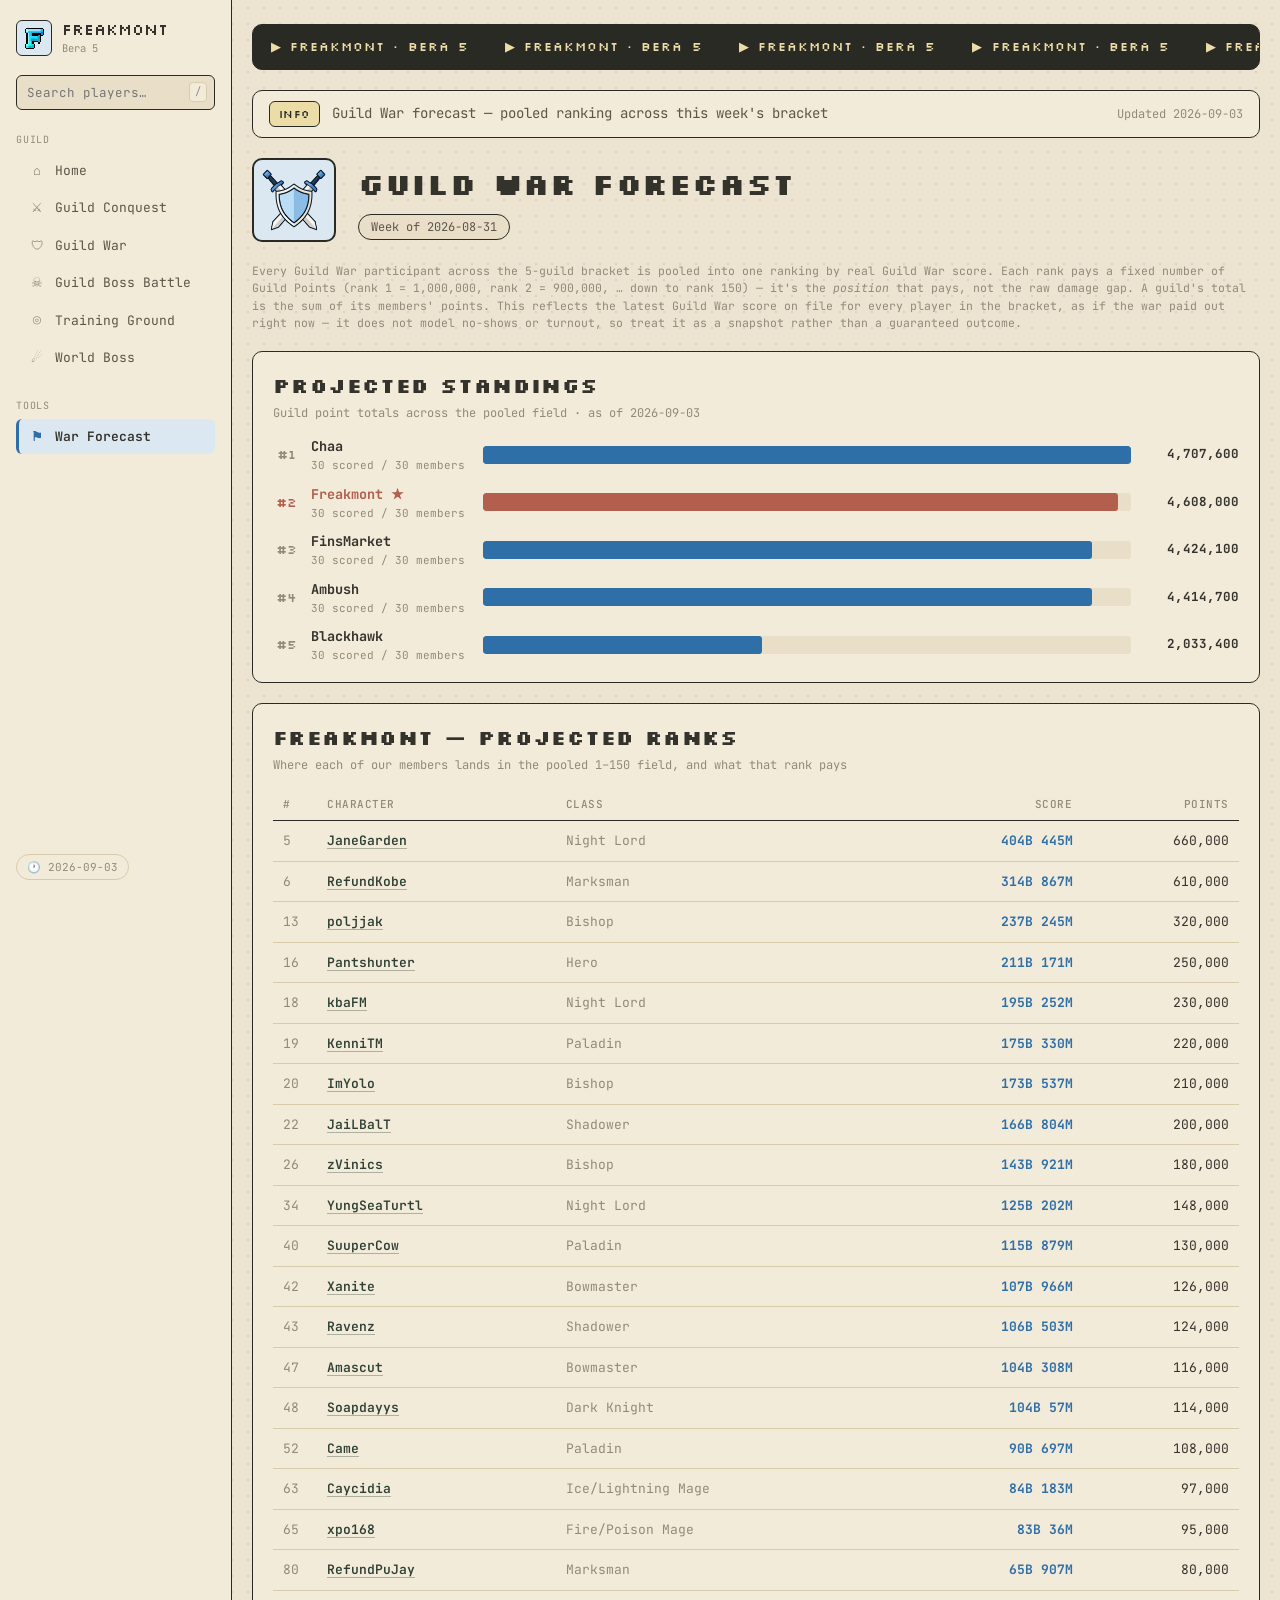
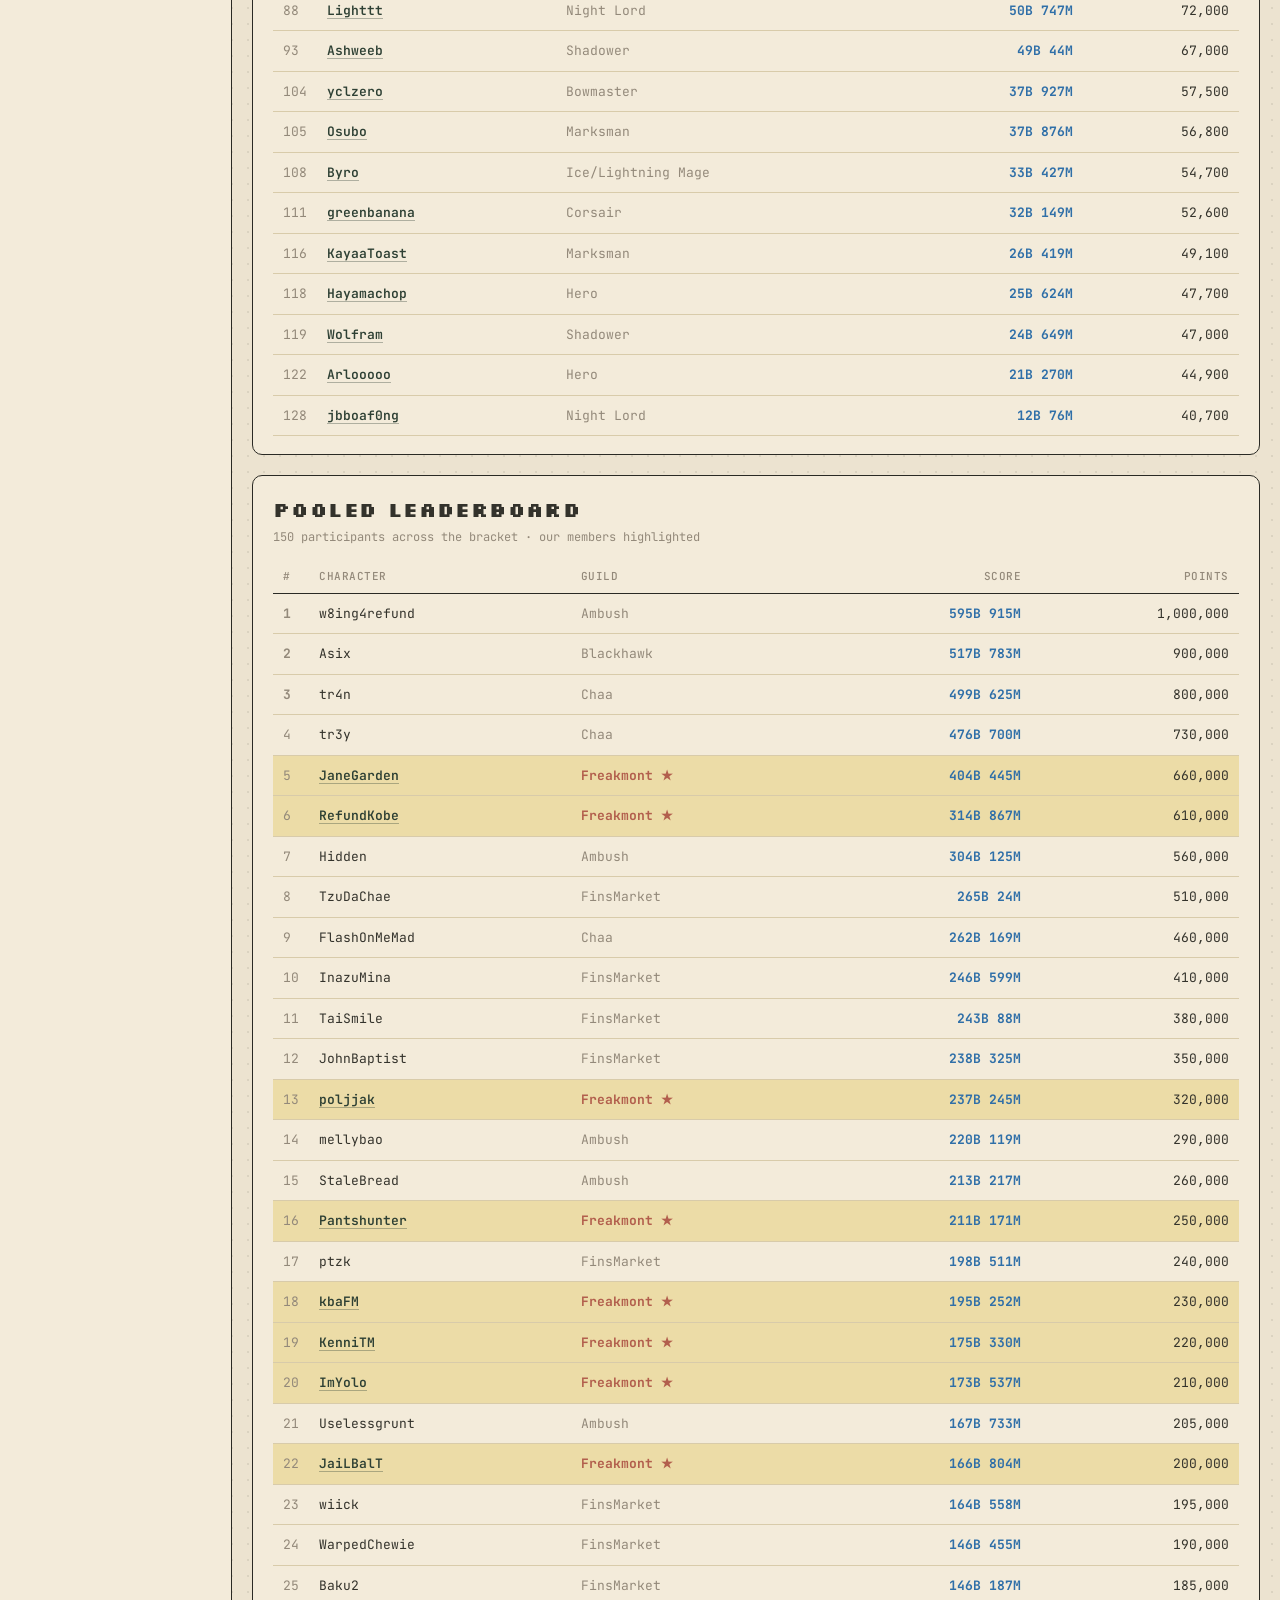
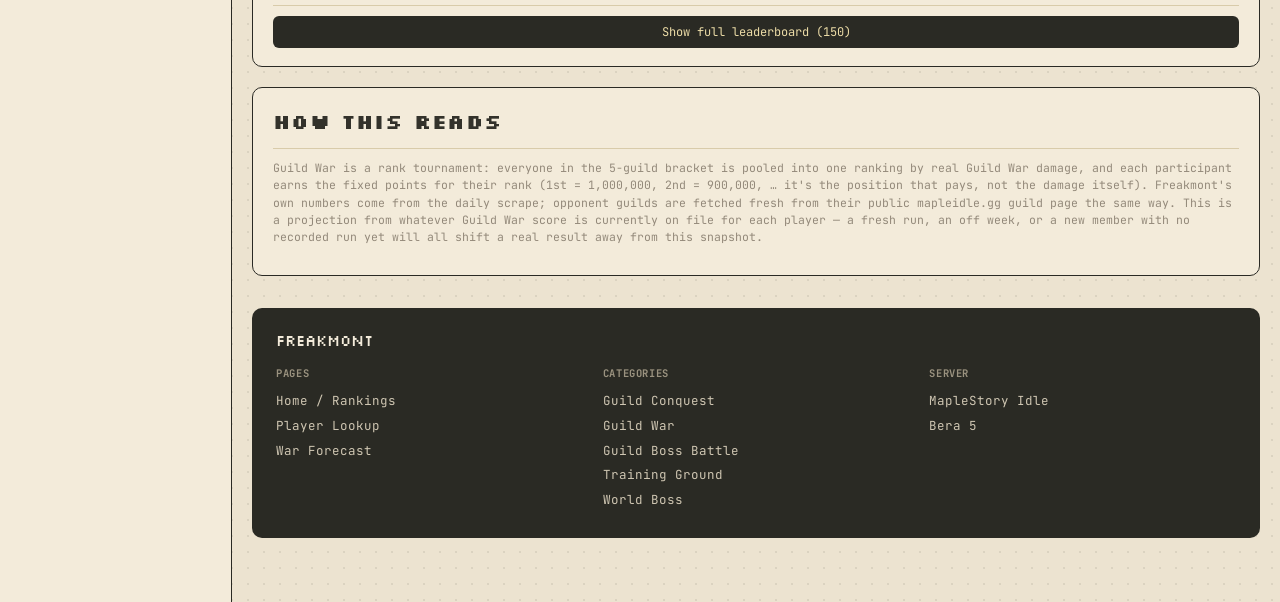
==== commit 1009af77: "Mobile Website UI Improvements" ====
--- a/gw-forecast.html
+++ b/gw-forecast.html
@@ -89,7 +89,10 @@
 
   <div class="card statusbar">
     <span class="badge" id="source-badge">LOADING</span>
-    <span class="label">Guild War forecast — pooled ranking across this week's bracket</span>
+    <span class="label">
+      <span class="label-full">Guild War forecast — pooled ranking across this week's bracket</span>
+      <span class="label-short">Pooled Guild War ranking</span>
+    </span>
     <span class="date" id="updated-date">—</span>
   </div>
 
@@ -101,7 +104,7 @@
       <span class="crest-fallback">⚑</span>
     </div>
     <div class="guild-title">
-      <h1>Guild War Forecast</h1>
+      <h1 class="gw-title">Guild War Forecast</h1>
       <div class="pills" id="matchup-pills"><span class="pill">Loading matchup…</span></div>
     </div>
   </div>
--- a/styles.css
+++ b/styles.css
@@ -127,6 +127,7 @@
 }
 .statusbar .label { color: var(--ink-dim); flex: 1; }
 .statusbar .date { color: var(--muted); font-size: 12px; }
+.label-short { display: none; }
 
 /* -- header block -- */
 .guild-header {
@@ -168,6 +169,10 @@
 .guild-crest.has-logo .crest-fallback {
   display: none;
 }
+.guild-title {
+  flex: 1;
+  min-width: 0;
+}
 .guild-title h1 {
   font-family: var(--font-display);
   font-size: 30px;
@@ -354,6 +359,9 @@
   letter-spacing: 0.02em;
 }
 .player-title .pills { display: flex; align-items: center; gap: 8px; flex-wrap: wrap; }
+/* match the guild-rank badge to the size of the other pills on the player page
+ * (the shared .rank-badge is intentionally smaller elsewhere, e.g. roster tables) */
+.player-title .rank-badge { font-size: 12px; padding: 3px 12px; }
 .player-cp {
   text-align: right;
 }
@@ -838,3 +846,19 @@
   .hist-summary { grid-template-columns: repeat(2, 1fr); }
   .foot-cols { grid-template-columns: 1fr; }
 }
+
+@media (max-width: 640px) {
+  /* -- statusbar: swap in the shorter label variant where a page provides one -- */
+  .statusbar { flex-wrap: wrap; padding: 10px 14px; }
+  .label-full { display: none; }
+  .label-short { display: inline; }
+
+  /* -- player header: center the name + CP on mobile, matching the tighter card -- */
+  .player-header { flex-direction: column; align-items: center; text-align: center; }
+  .player-title { text-align: center; width: 100%; }
+  .player-title .pills { justify-content: center; }
+  .player-cp { text-align: center; }
+
+  /* -- guild header: keep the title on one line beside the crest on narrow screens -- */
+  .gw-title.gw-title { font-size: 19px; }
+}
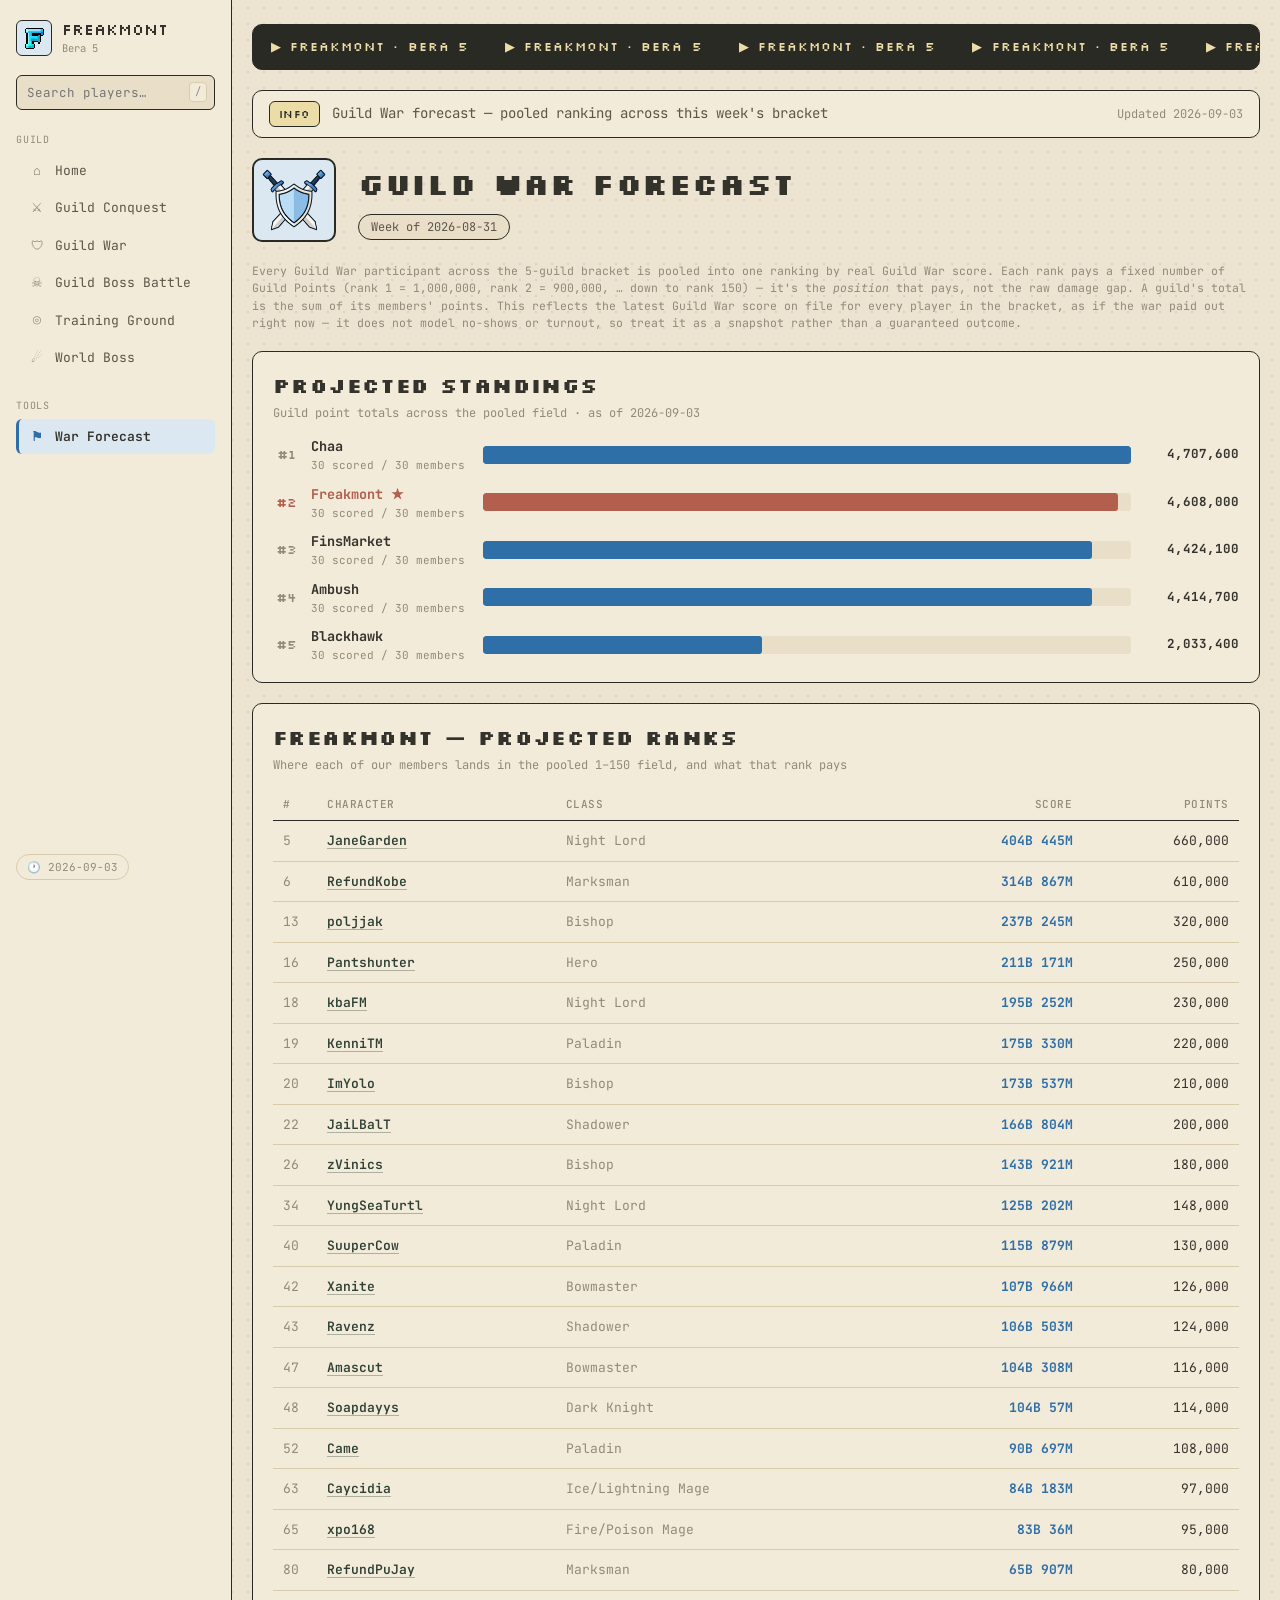
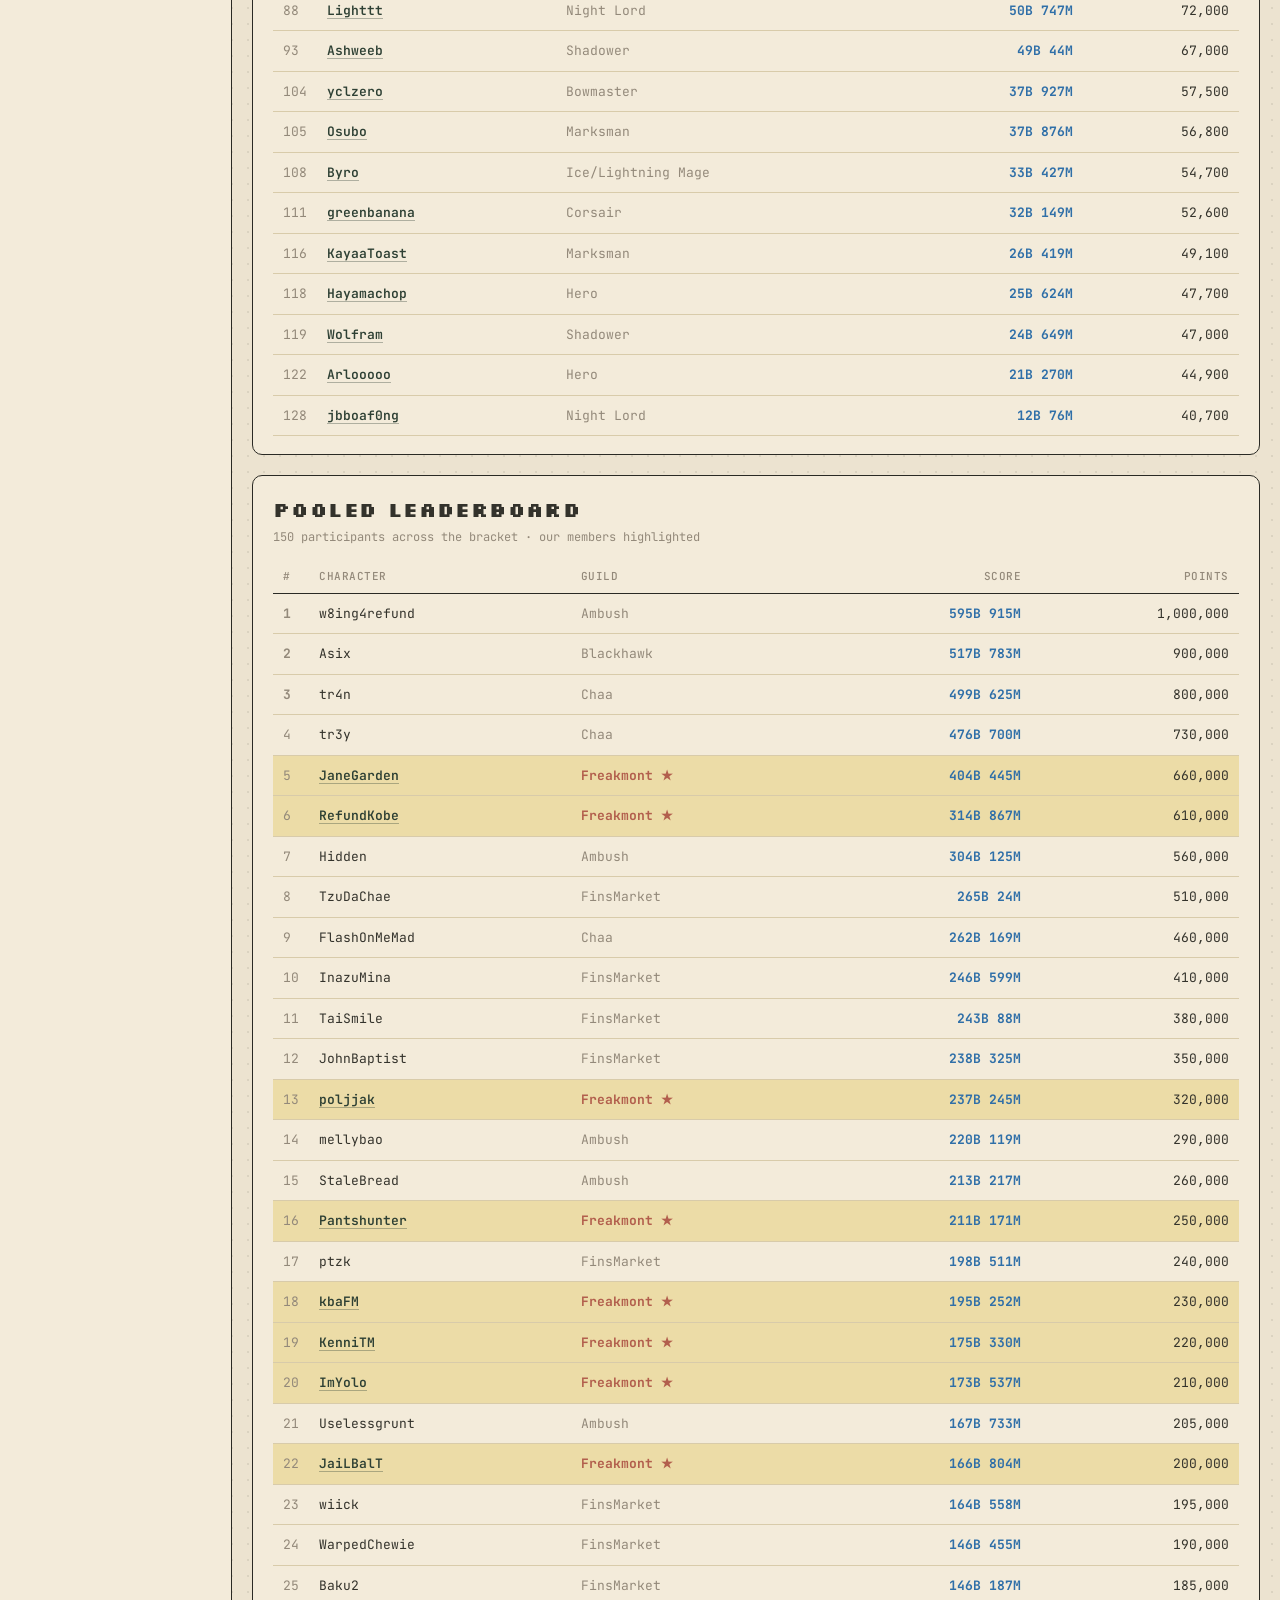
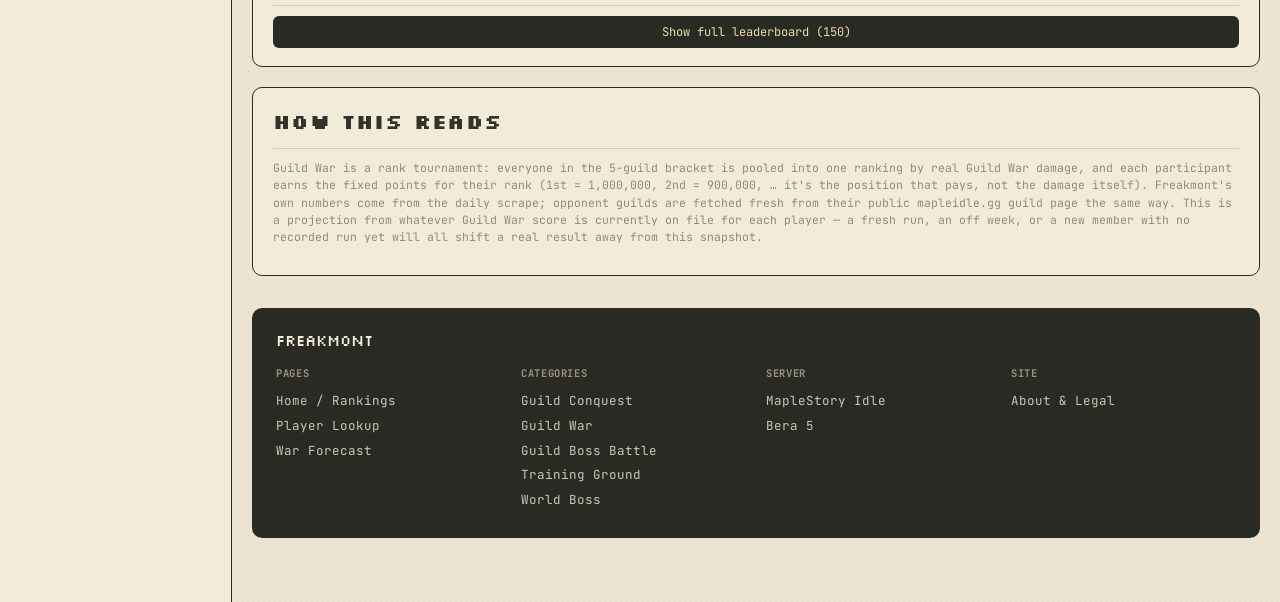
==== commit 189653da: "Mobile UI Improvements" ====
--- a/gw-forecast.html
+++ b/gw-forecast.html
@@ -4,6 +4,15 @@
 <meta charset="utf-8" />
 <meta name="viewport" content="width=device-width, initial-scale=1" />
 <title>Guild War Forecast — Freakmont</title>
+<link rel="icon" type="image/png" href="assets/favicon-32.png" sizes="32x32" />
+<link rel="apple-touch-icon" href="assets/favicon-180.png" />
+<meta name="description" content="Pooled Guild War ranking and projected standings for Freakmont's current bracket." />
+<meta property="og:title" content="Freakmont HQ — Guild War Forecast" />
+<meta property="og:description" content="Pooled Guild War ranking and projected standings for Freakmont's current bracket." />
+<meta property="og:type" content="website" />
+<meta property="og:image" content="assets/gw-icon.png" />
+<meta name="twitter:card" content="summary" />
+<meta name="theme-color" content="#b25f4d" />
 <link rel="stylesheet" href="styles.css?v=20260827" />
 </head>
 <body>
@@ -30,9 +39,9 @@
     </div>
 
     <div class="sidebar-search">
-      <input type="text" id="sidebar-search" list="player-datalist" placeholder="Search players…" autocomplete="off" />
-      <datalist id="player-datalist"></datalist>
+      <input type="text" id="sidebar-search" placeholder="Search players…" autocomplete="off" />
       <kbd>/</kbd>
+      <div class="search-dropdown" id="sidebar-search-dropdown"></div>
     </div>
 
     <div>
@@ -182,6 +191,10 @@
         <span style="display:block; margin-bottom:6px;">MapleStory Idle</span>
         <span style="display:block;">Bera 5</span>
       </div>
+      <div>
+        <h4>Site</h4>
+        <a href="legal.html">About &amp; Legal</a>
+      </div>
     </div>
   </div>
 
--- a/styles.css
+++ b/styles.css
@@ -624,7 +624,7 @@
 }
 .foot-cols {
   display: grid;
-  grid-template-columns: repeat(3, 1fr);
+  grid-template-columns: repeat(auto-fit, minmax(120px, 1fr));
   gap: 20px;
 }
 .foot-cols h4 { font-size: 10.5px; text-transform: uppercase; letter-spacing: 0.06em; color: #9a927f; margin: 0 0 10px; }
@@ -734,6 +734,66 @@
   padding: 1px 5px;
   background: var(--card);
   pointer-events: none;
+}
+
+/* -- custom player-search dropdown, shared by the sidebar search and the
+      player-page switcher. A real <datalist> would be simpler, but iOS
+      Safari doesn't render datalist suggestions at all, so results would
+      silently never show up there -- this renders its own list instead,
+      which works identically everywhere. -- */
+.search-dropdown {
+  display: none;
+  position: absolute;
+  top: calc(100% + 4px);
+  left: 0;
+  right: 0;
+  max-height: 260px;
+  overflow-y: auto;
+  background: var(--card);
+  border: 1.5px solid var(--border);
+  border-radius: var(--radius-sm);
+  box-shadow: 0 6px 16px rgba(0,0,0,0.18);
+  z-index: 100;
+}
+.search-dropdown.open { display: block; }
+.search-option {
+  padding: 8px 10px;
+  font-size: 12.5px;
+  font-family: var(--font-body);
+  color: var(--ink);
+  cursor: pointer;
+  border-bottom: 1px solid var(--border-soft);
+}
+.search-option:last-child { border-bottom: none; }
+.search-option:hover, .search-option.active { background: var(--gold-soft); }
+
+/* -- player page: switch-player search box, always visible so you're
+      never stuck needing to go back to the home page to look someone
+      else up -- */
+.player-switch { position: relative; margin-bottom: var(--gap); }
+.player-switch-label {
+  display: block;
+  font-size: 10.5px;
+  text-transform: uppercase;
+  letter-spacing: 0.06em;
+  color: var(--muted);
+  margin-bottom: 8px;
+}
+.player-switch-row { position: relative; }
+.player-switch-row input {
+  width: 100%;
+  font-family: var(--font-body);
+  font-size: 13px;
+  padding: 10px 12px;
+  border: 1.5px solid var(--border);
+  border-radius: var(--radius-sm);
+  background: var(--card-alt);
+  color: var(--ink);
+}
+.player-switch-row input:focus {
+  outline: none;
+  border-color: var(--blue);
+  background: var(--bg);
 }
 
 .nav-label {
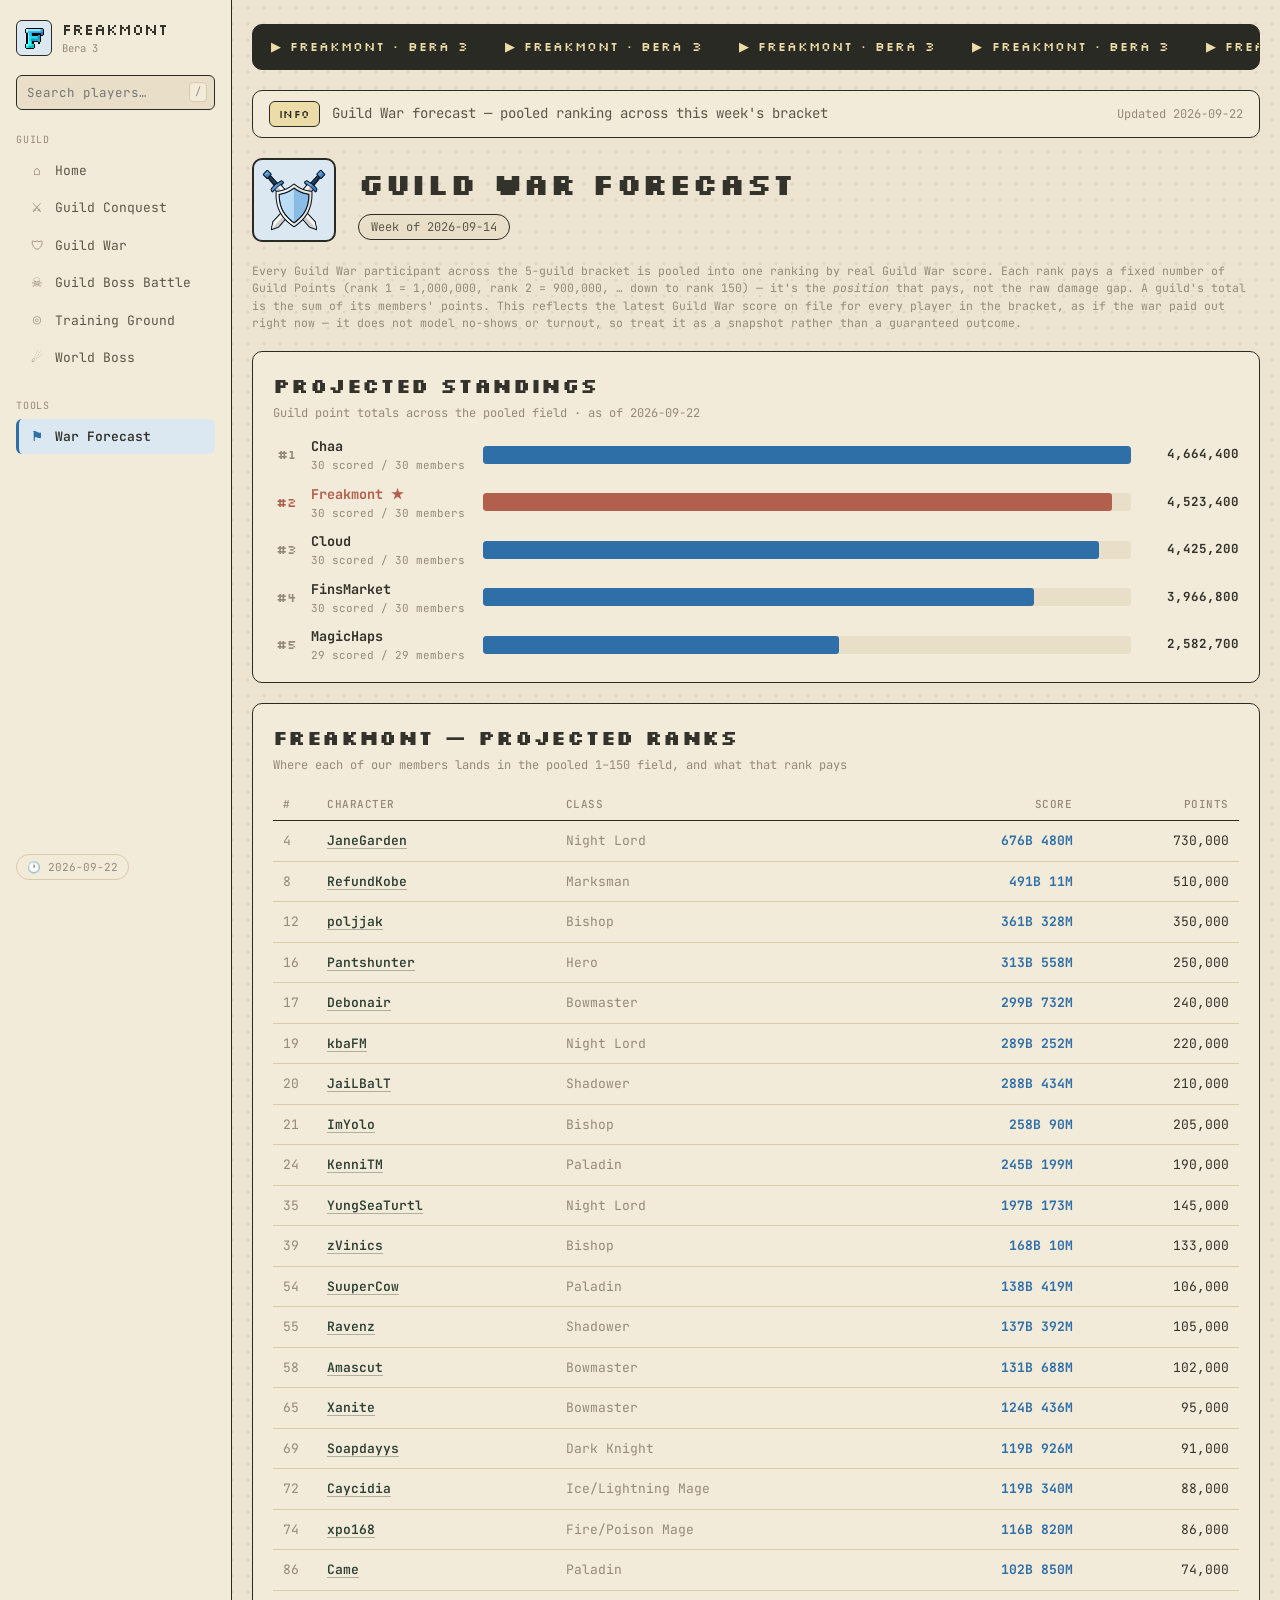
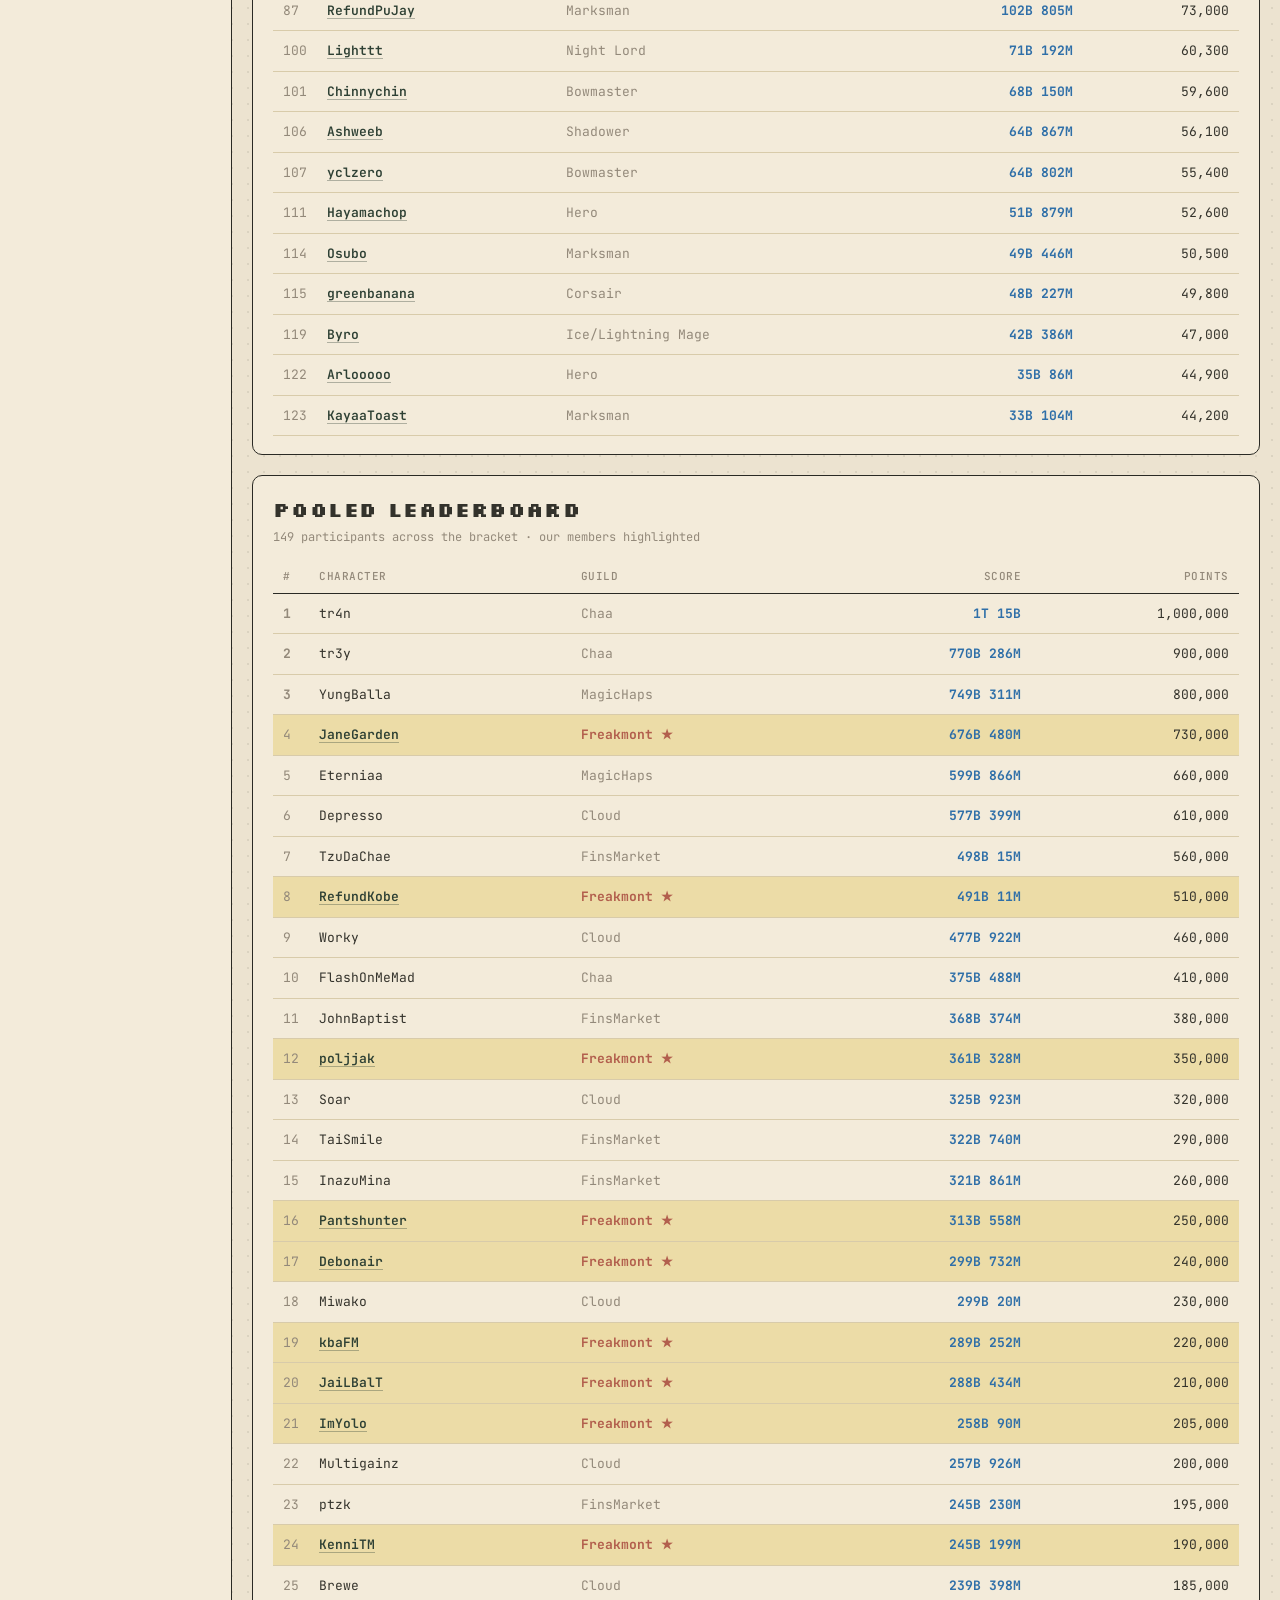
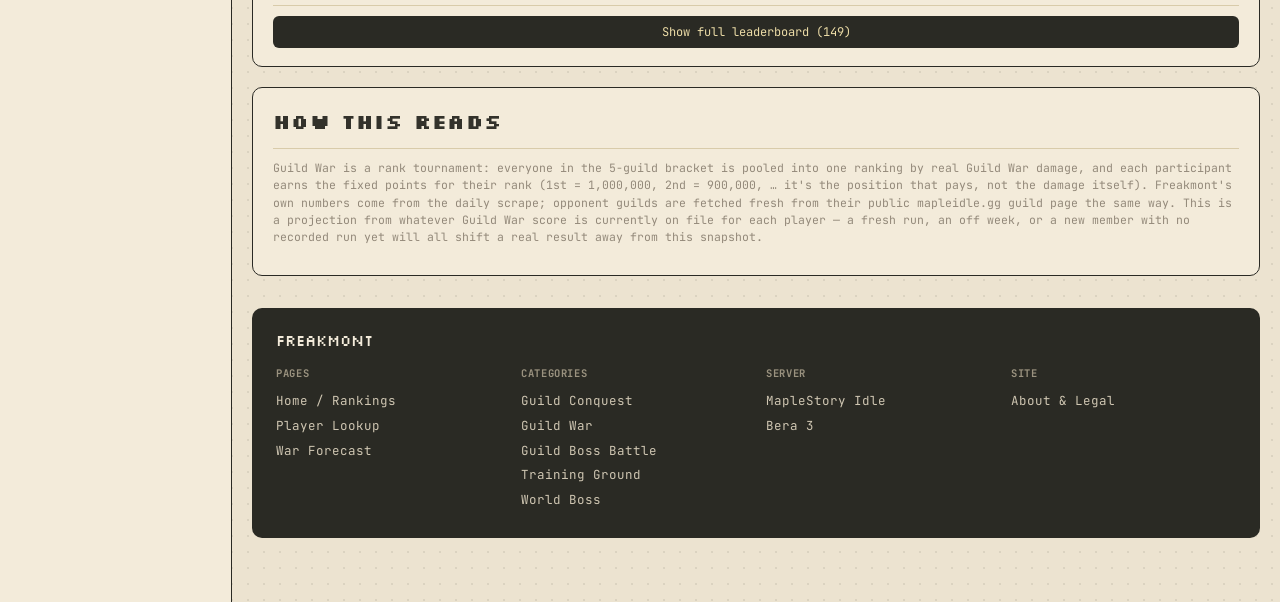
==== commit 15e7b788: "Server Merge + Daily Scrape" ====
--- a/gw-forecast.html
+++ b/gw-forecast.html
@@ -34,7 +34,7 @@
       </div>
       <div>
         <div class="name">FREAKMONT</div>
-        <div class="tag">Bera 5</div>
+        <div class="tag">Bera 3</div>
       </div>
     </div>
 
@@ -76,23 +76,23 @@
 
   <div class="ticker" aria-hidden="true">
     <div class="ticker-track">
-      <span>▶ FREAKMONT · BERA 5</span>
-      <span>▶ FREAKMONT · BERA 5</span>
-      <span>▶ FREAKMONT · BERA 5</span>
-      <span>▶ FREAKMONT · BERA 5</span>
-      <span>▶ FREAKMONT · BERA 5</span>
-      <span>▶ FREAKMONT · BERA 5</span>
-      <span>▶ FREAKMONT · BERA 5</span>
-      <span>▶ FREAKMONT · BERA 5</span>
+      <span>▶ FREAKMONT · Bera 3</span>
+      <span>▶ FREAKMONT · Bera 3</span>
+      <span>▶ FREAKMONT · Bera 3</span>
+      <span>▶ FREAKMONT · Bera 3</span>
+      <span>▶ FREAKMONT · Bera 3</span>
+      <span>▶ FREAKMONT · Bera 3</span>
+      <span>▶ FREAKMONT · Bera 3</span>
+      <span>▶ FREAKMONT · Bera 3</span>
       <!-- duplicated for a seamless loop -->
-      <span>▶ FREAKMONT · BERA 5</span>
-      <span>▶ FREAKMONT · BERA 5</span>
-      <span>▶ FREAKMONT · BERA 5</span>
-      <span>▶ FREAKMONT · BERA 5</span>
-      <span>▶ FREAKMONT · BERA 5</span>
-      <span>▶ FREAKMONT · BERA 5</span>
-      <span>▶ FREAKMONT · BERA 5</span>
-      <span>▶ FREAKMONT · BERA 5</span>
+      <span>▶ FREAKMONT · Bera 3</span>
+      <span>▶ FREAKMONT · Bera 3</span>
+      <span>▶ FREAKMONT · Bera 3</span>
+      <span>▶ FREAKMONT · Bera 3</span>
+      <span>▶ FREAKMONT · Bera 3</span>
+      <span>▶ FREAKMONT · Bera 3</span>
+      <span>▶ FREAKMONT · Bera 3</span>
+      <span>▶ FREAKMONT · Bera 3</span>
     </div>
   </div>
 
@@ -189,7 +189,7 @@
       <div>
         <h4>Server</h4>
         <span style="display:block; margin-bottom:6px;">MapleStory Idle</span>
-        <span style="display:block;">Bera 5</span>
+        <span style="display:block;">Bera 3</span>
       </div>
       <div>
         <h4>Site</h4>
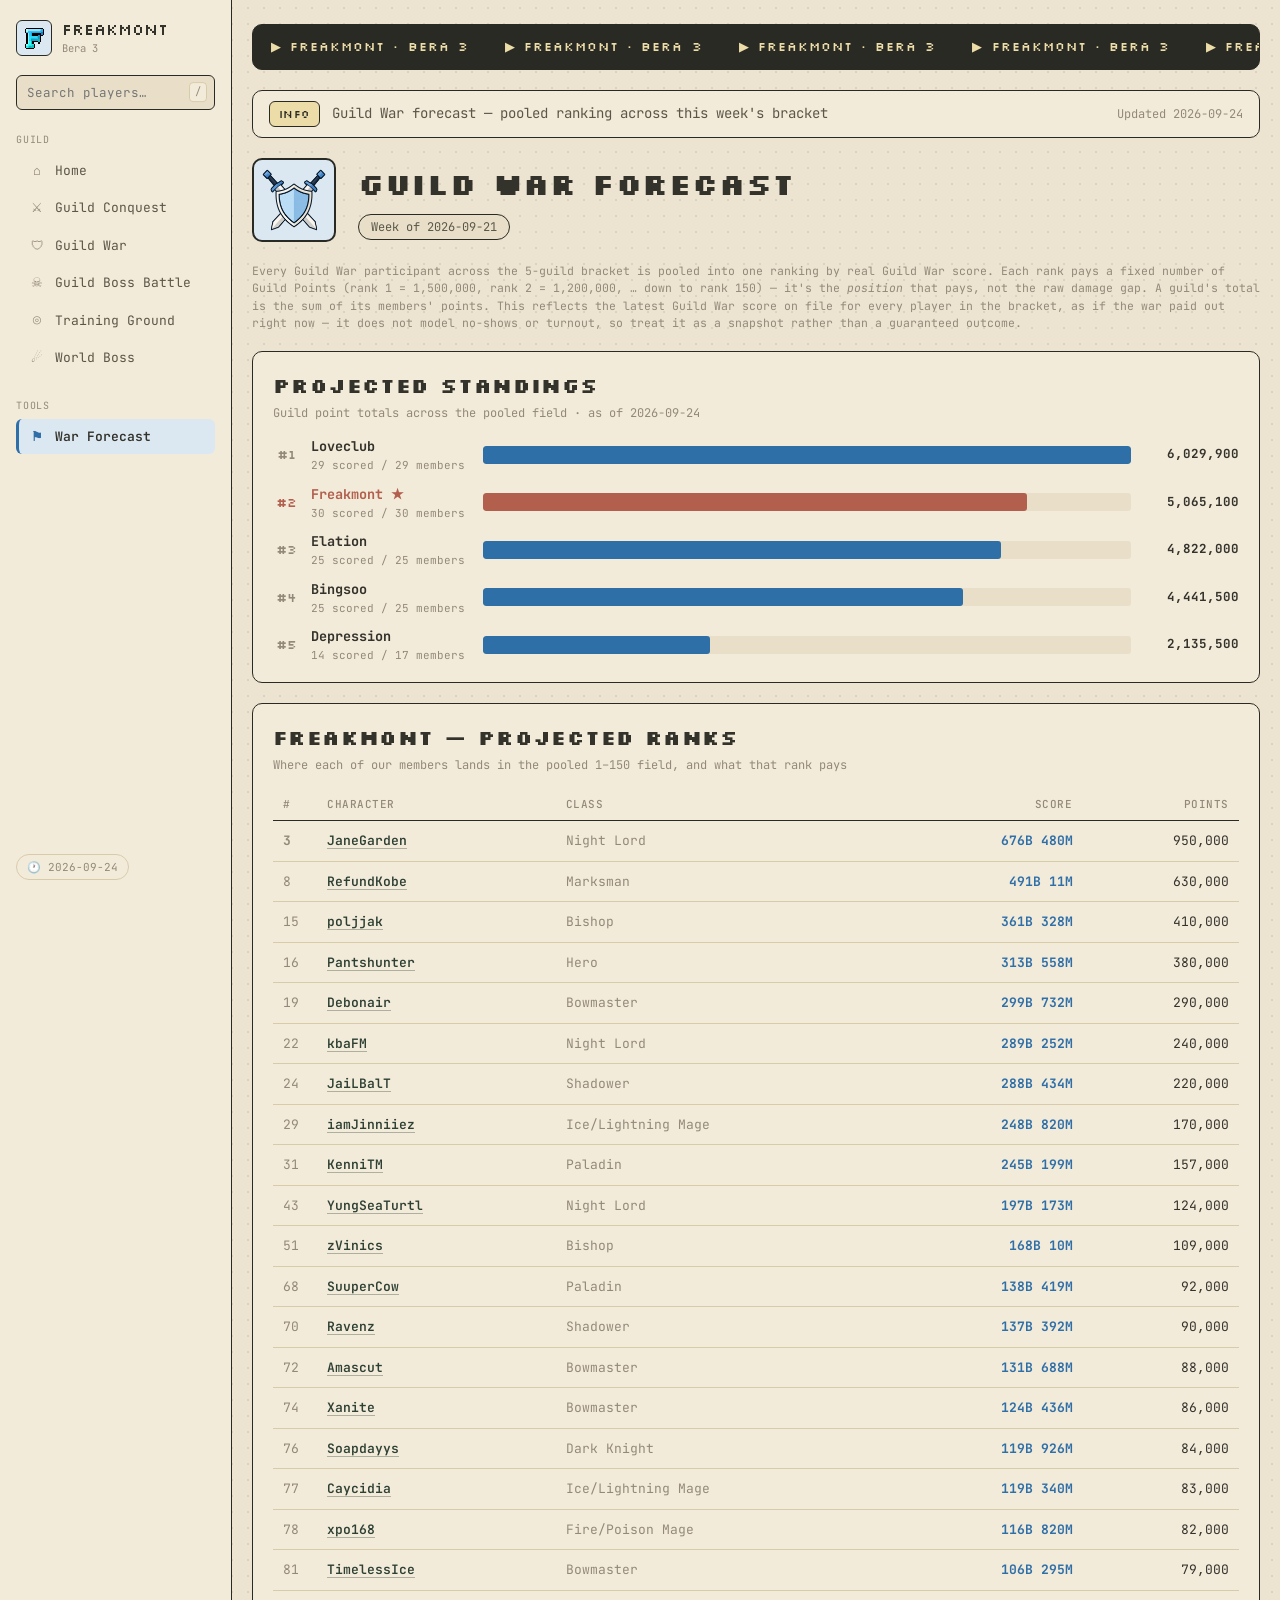
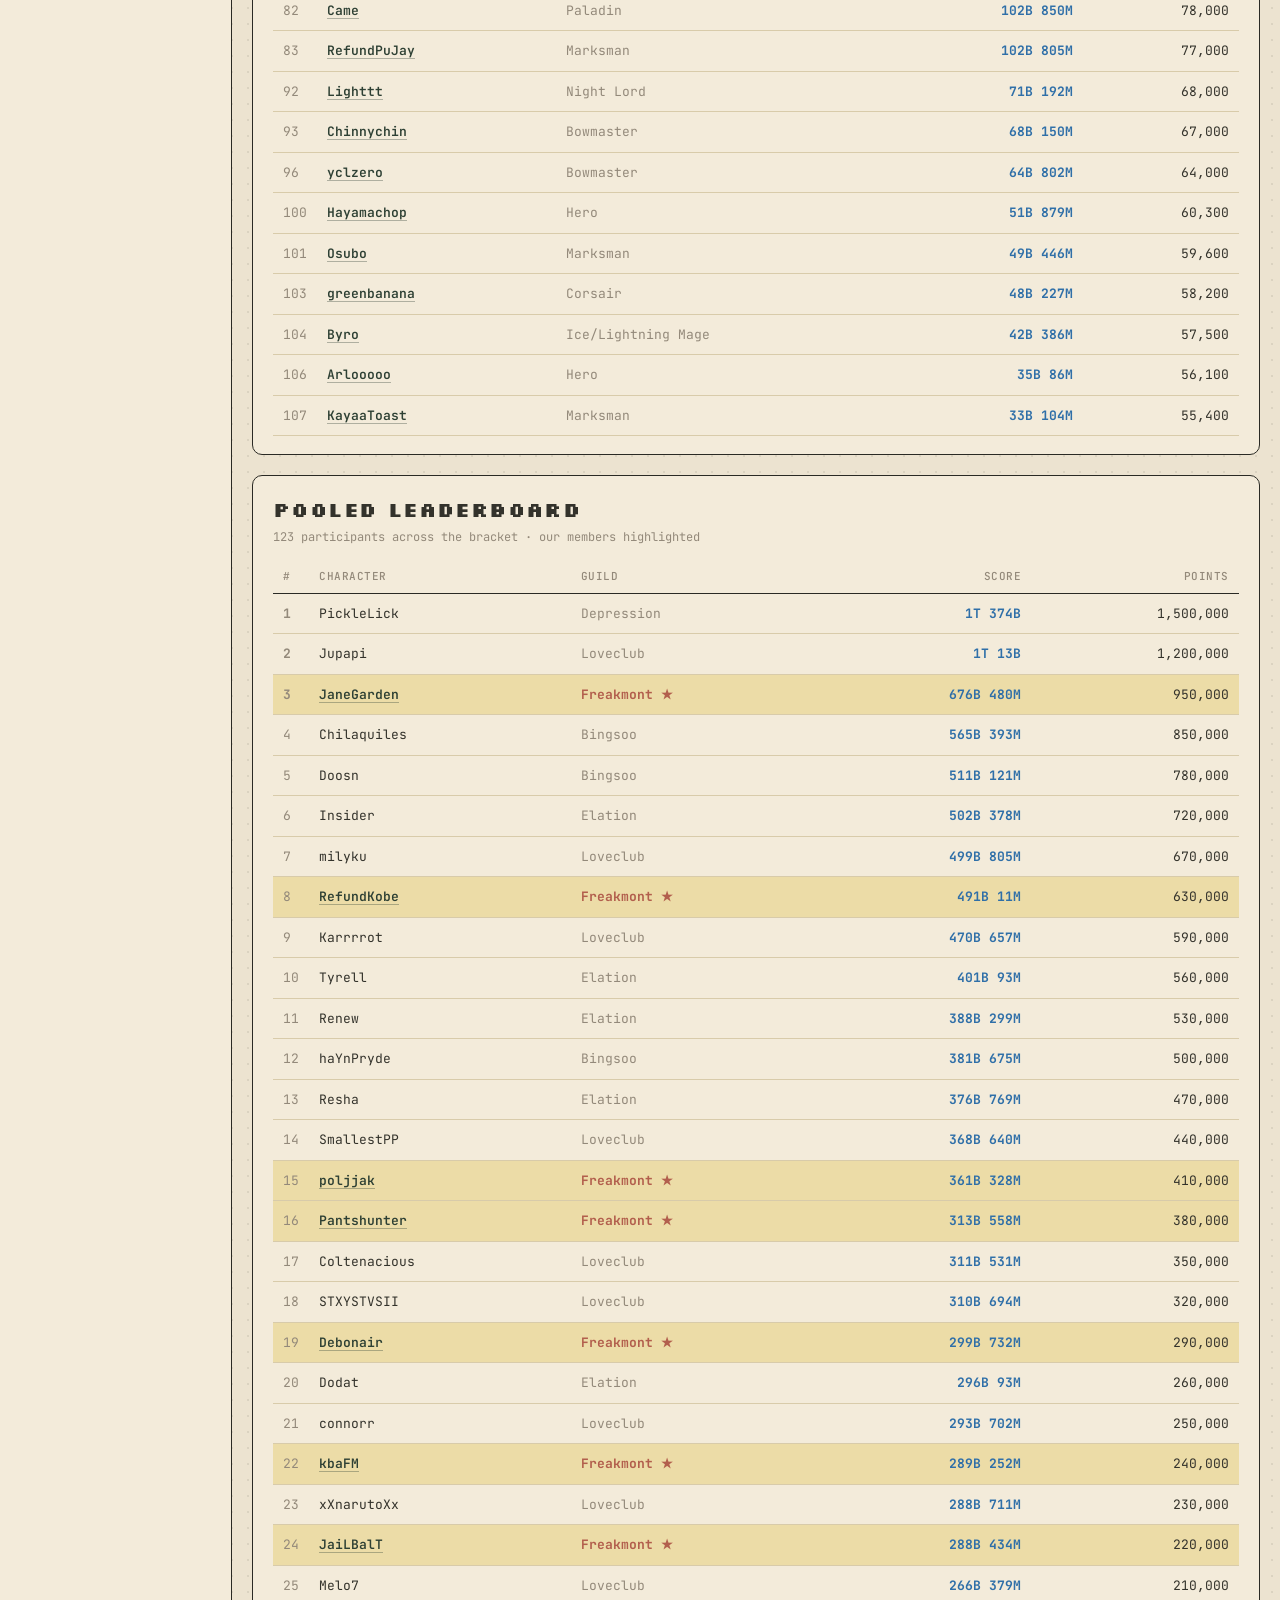
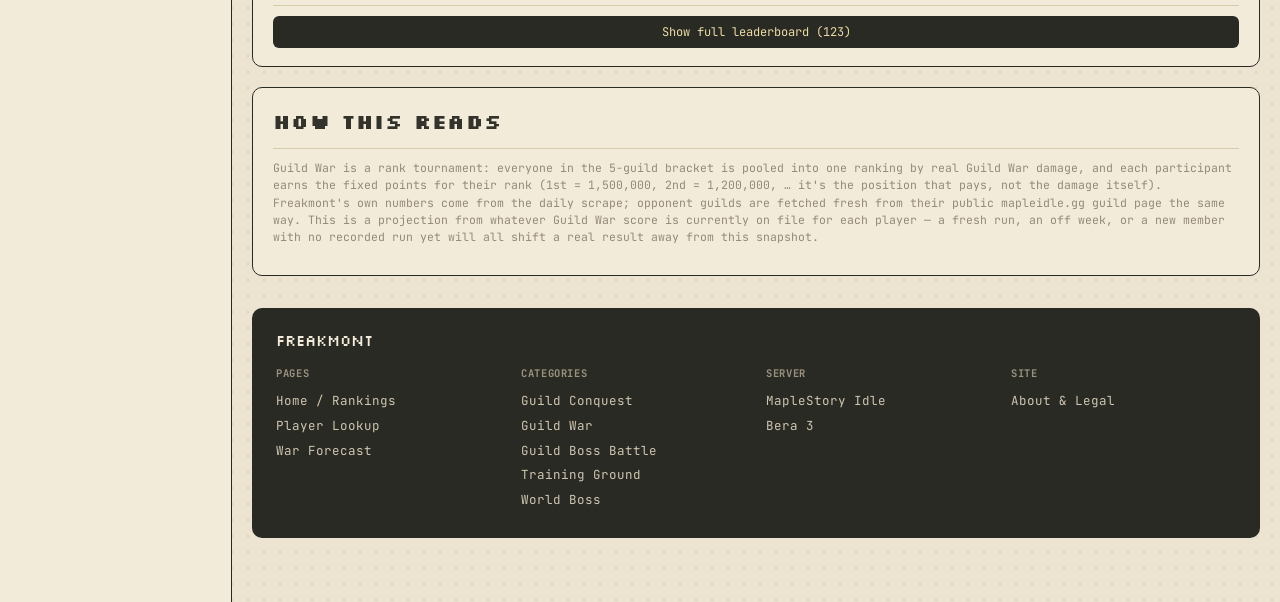
==== commit aac3b0cb: "Updated Guild War Scoring Table" ====
--- a/gw-forecast.html
+++ b/gw-forecast.html
@@ -120,7 +120,7 @@
 
   <p class="note gw-intro">
     Every Guild War participant across the 5-guild bracket is pooled into one ranking by real Guild War
-    score. Each rank pays a fixed number of Guild Points (rank 1 = 1,000,000, rank 2 = 900,000, …
+    score. Each rank pays a fixed number of Guild Points (rank 1 = 1,500,000, rank 2 = 1,200,000, …
     down to rank 150) — it's the <em>position</em> that pays, not the raw damage gap. A guild's total is
     the sum of its members' points. This reflects the latest Guild War score on file for every player in
     the bracket, as if the war paid out right now — it does not model no-shows or turnout, so treat it as
@@ -160,8 +160,8 @@
     <h2 class="section-title">How this reads</h2>
     <p class="punch-note" id="methodology-note">
       Guild War is a rank tournament: everyone in the 5-guild bracket is pooled into one ranking by real
-      Guild War damage, and each participant earns the fixed points for their rank (1st = 1,000,000,
-      2nd = 900,000, … it's the position that pays, not the damage itself). Freakmont's own numbers come
+      Guild War damage, and each participant earns the fixed points for their rank (1st = 1,500,000,
+      2nd = 1,200,000, … it's the position that pays, not the damage itself). Freakmont's own numbers come
       from the daily scrape; opponent guilds are fetched fresh from their public mapleidle.gg guild page
       the same way. This is a projection from whatever Guild War score is currently on file for each
       player — a fresh run, an off week, or a new member with no recorded run yet will all shift a
